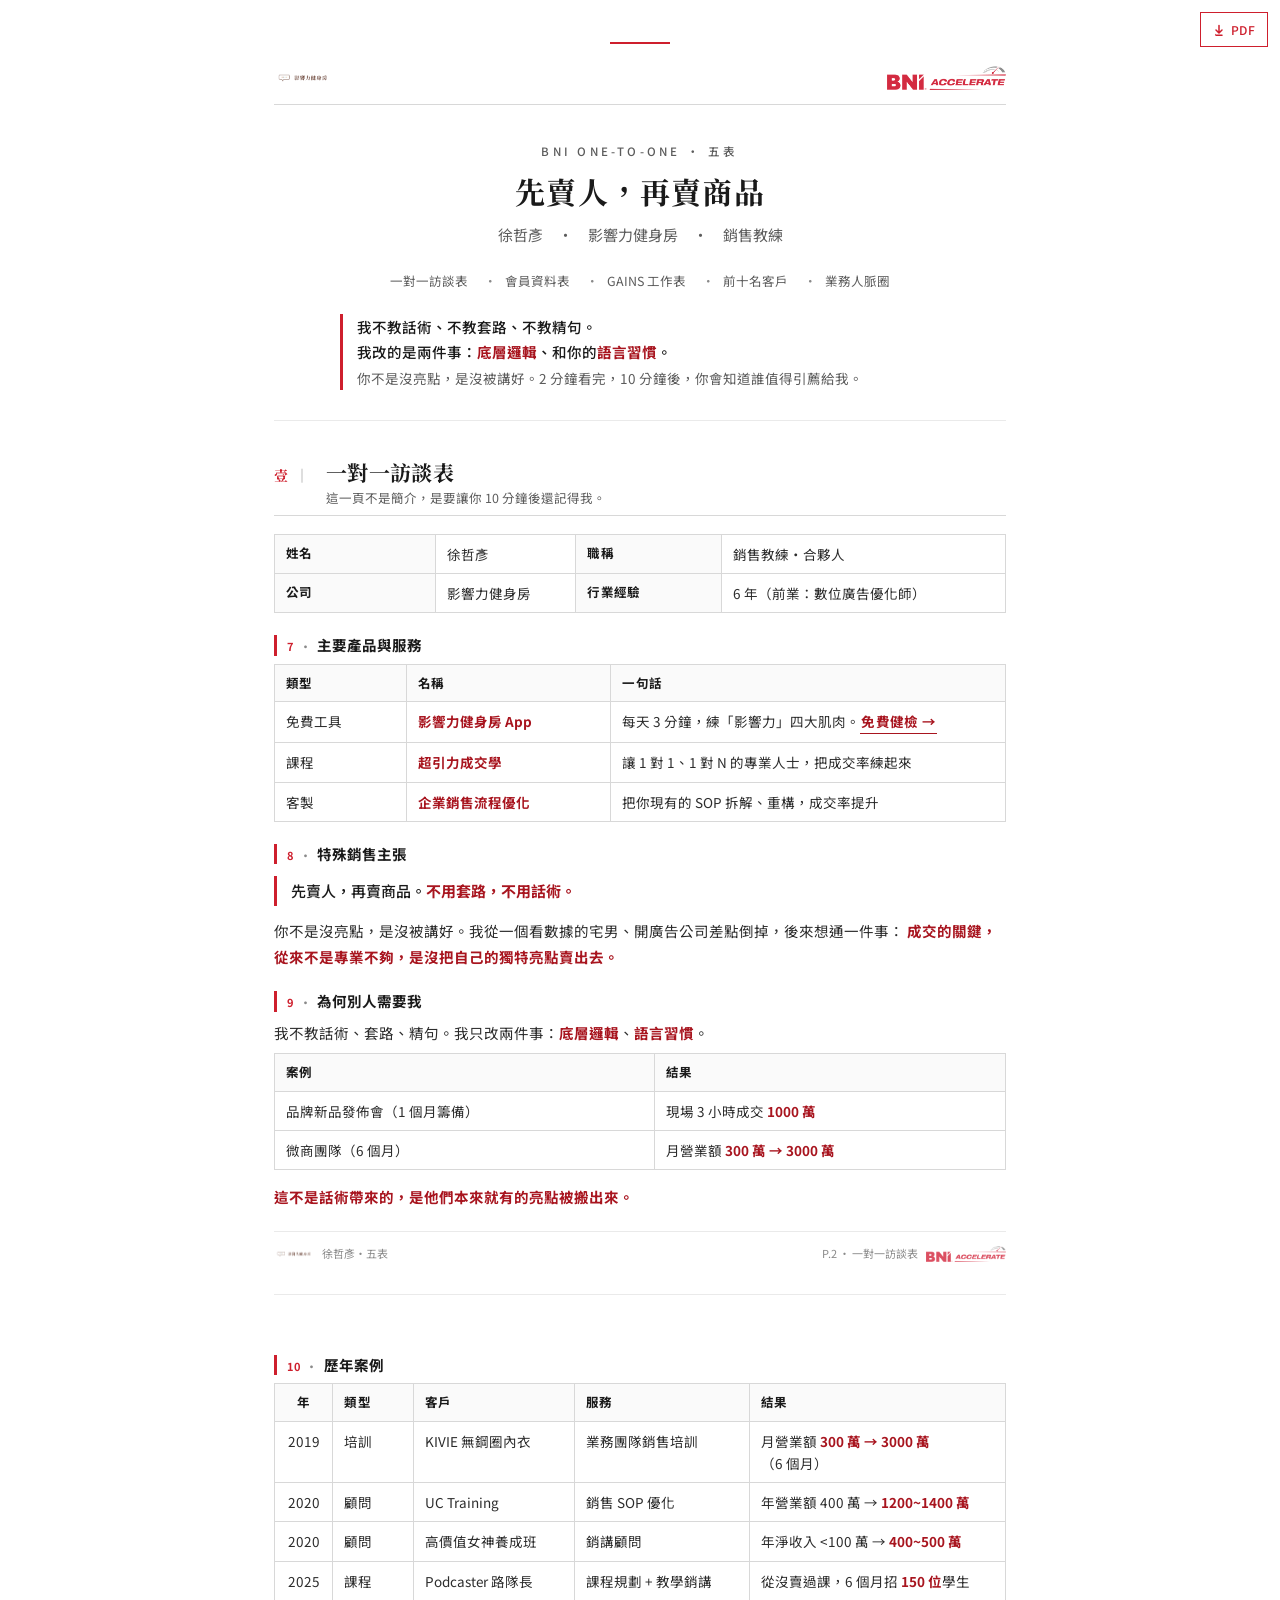
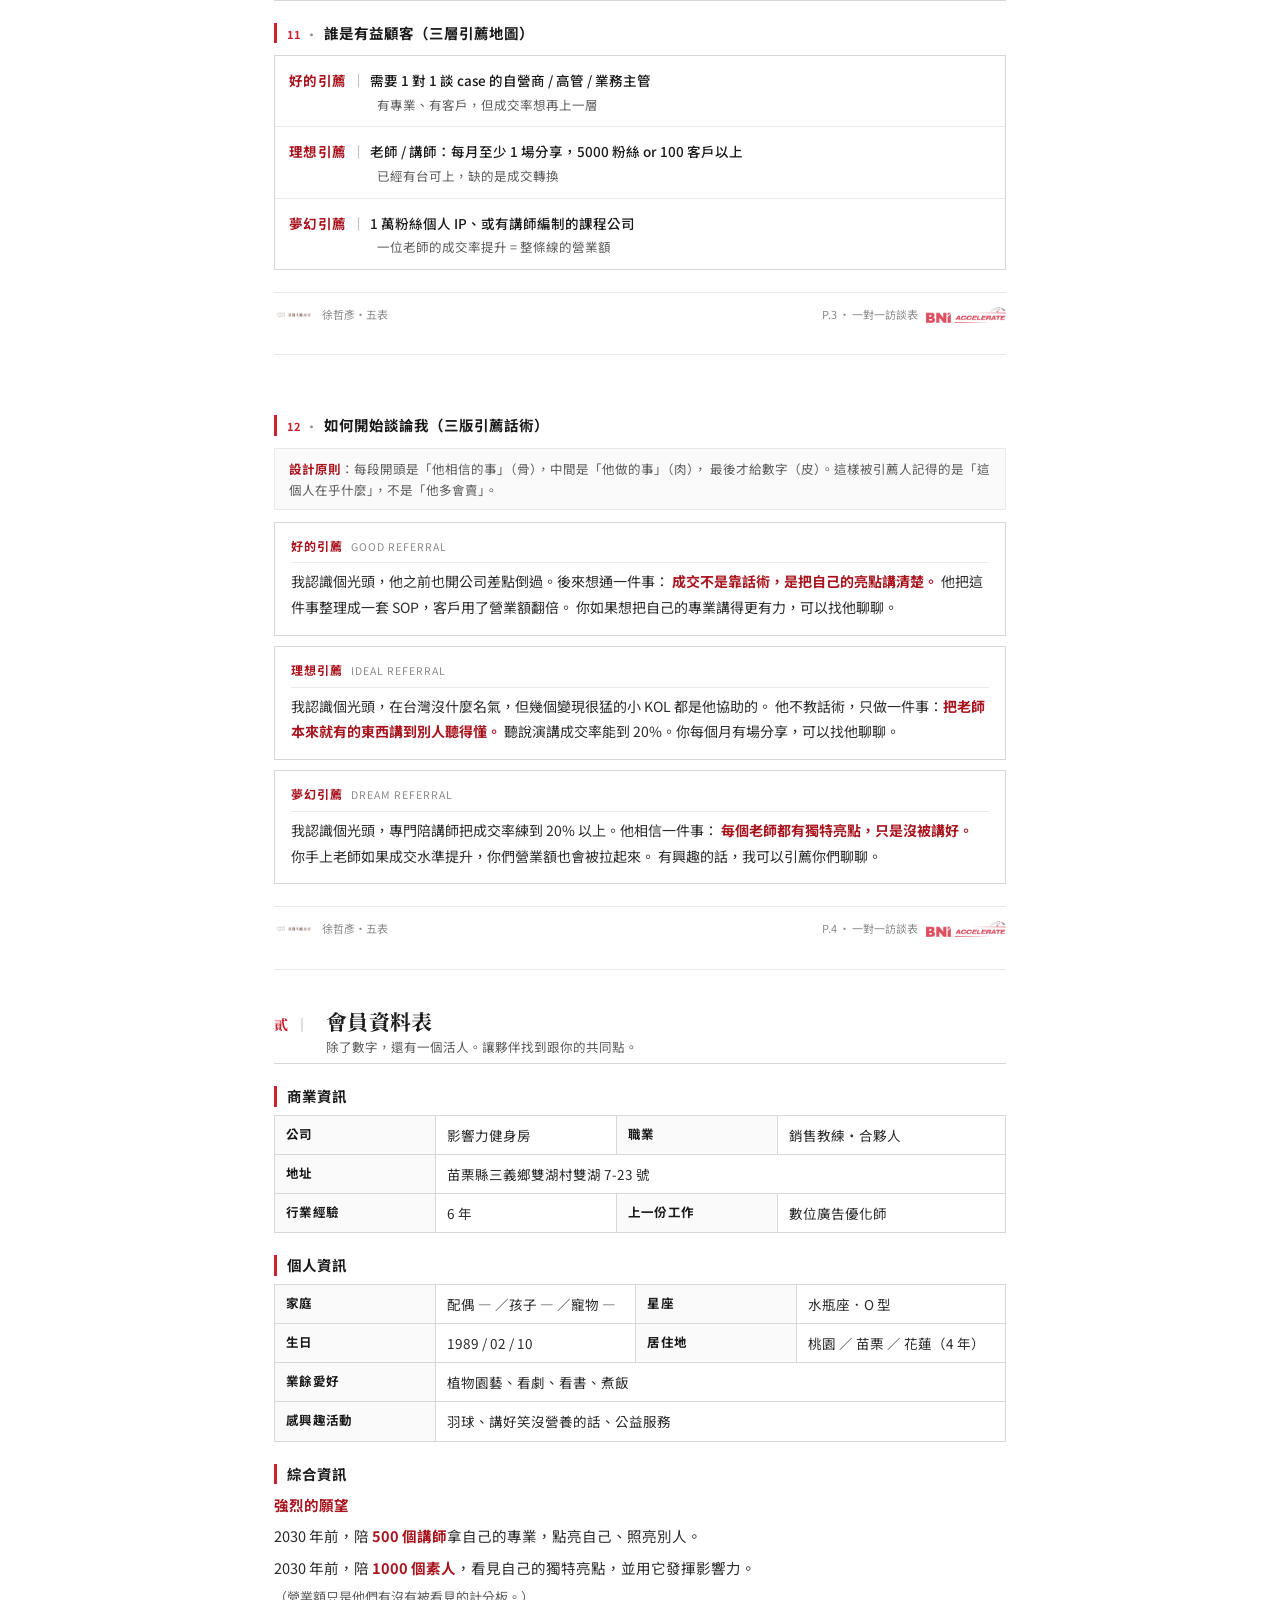
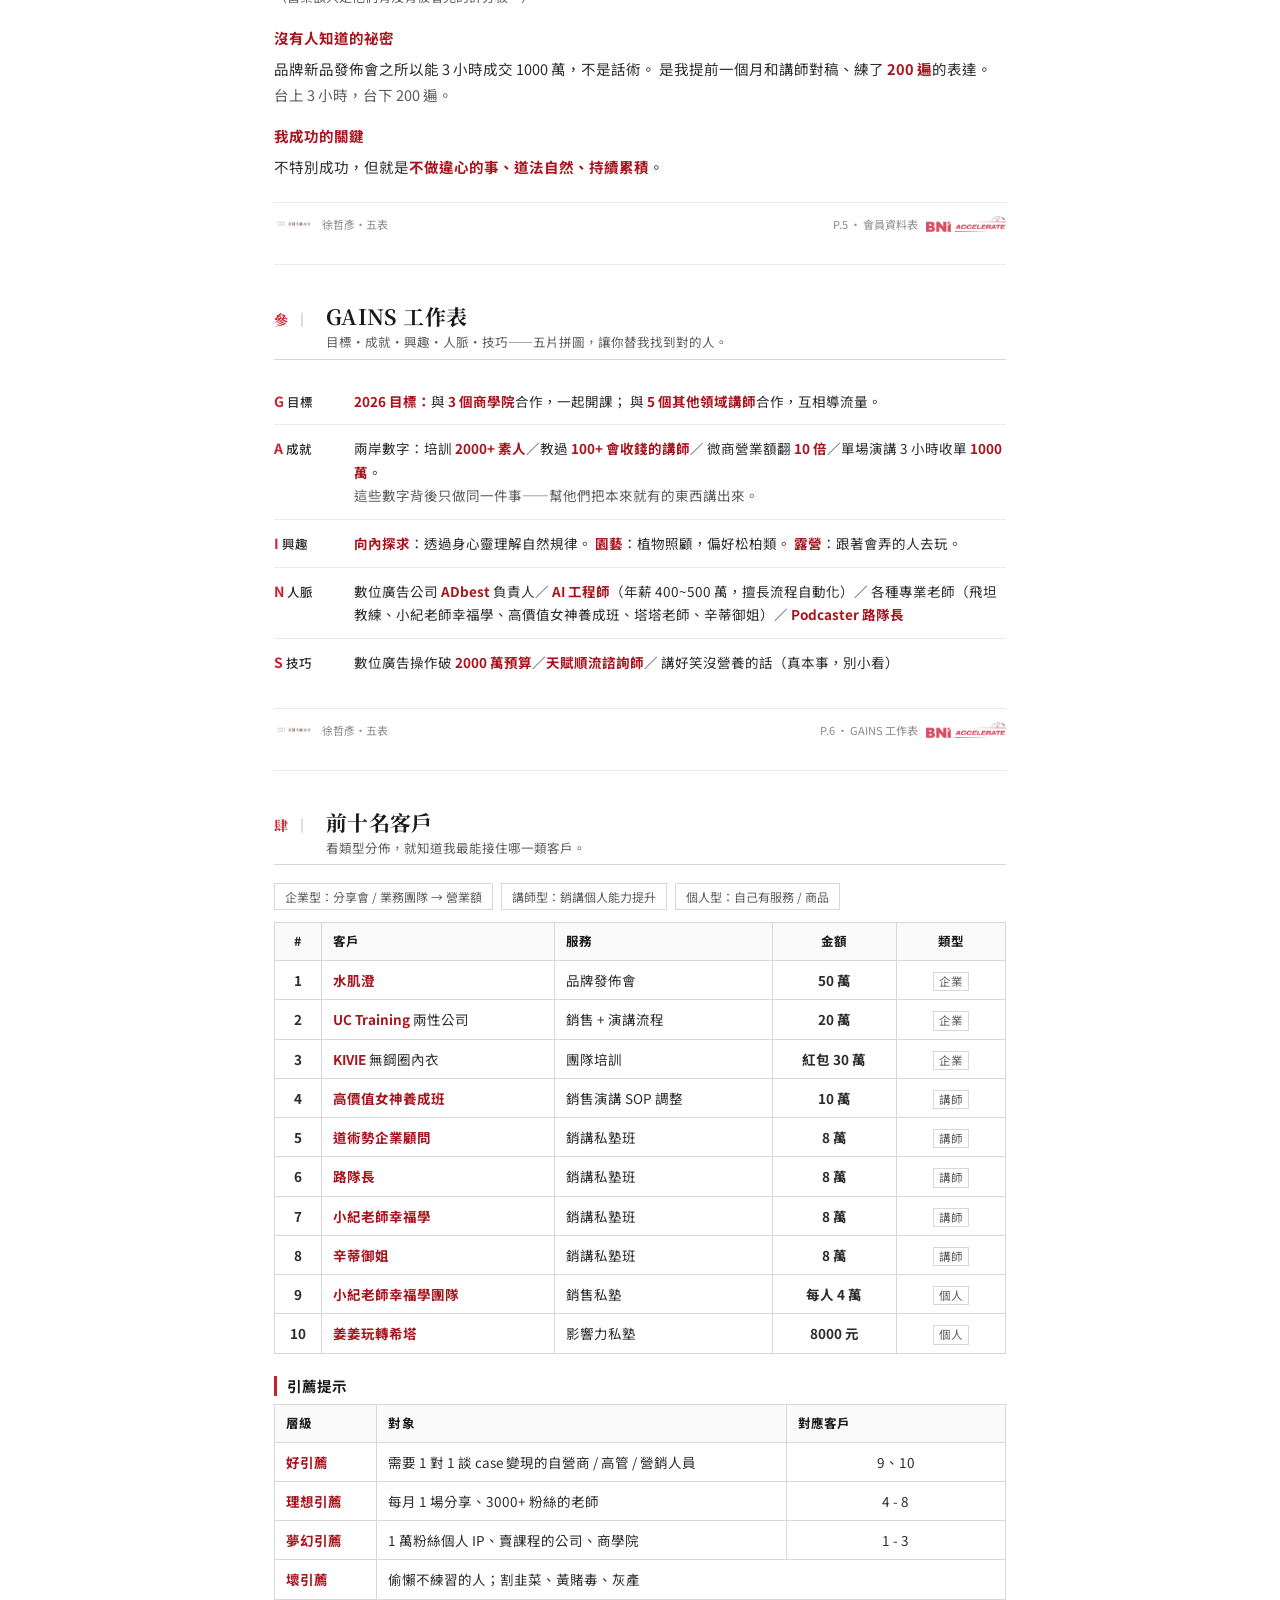
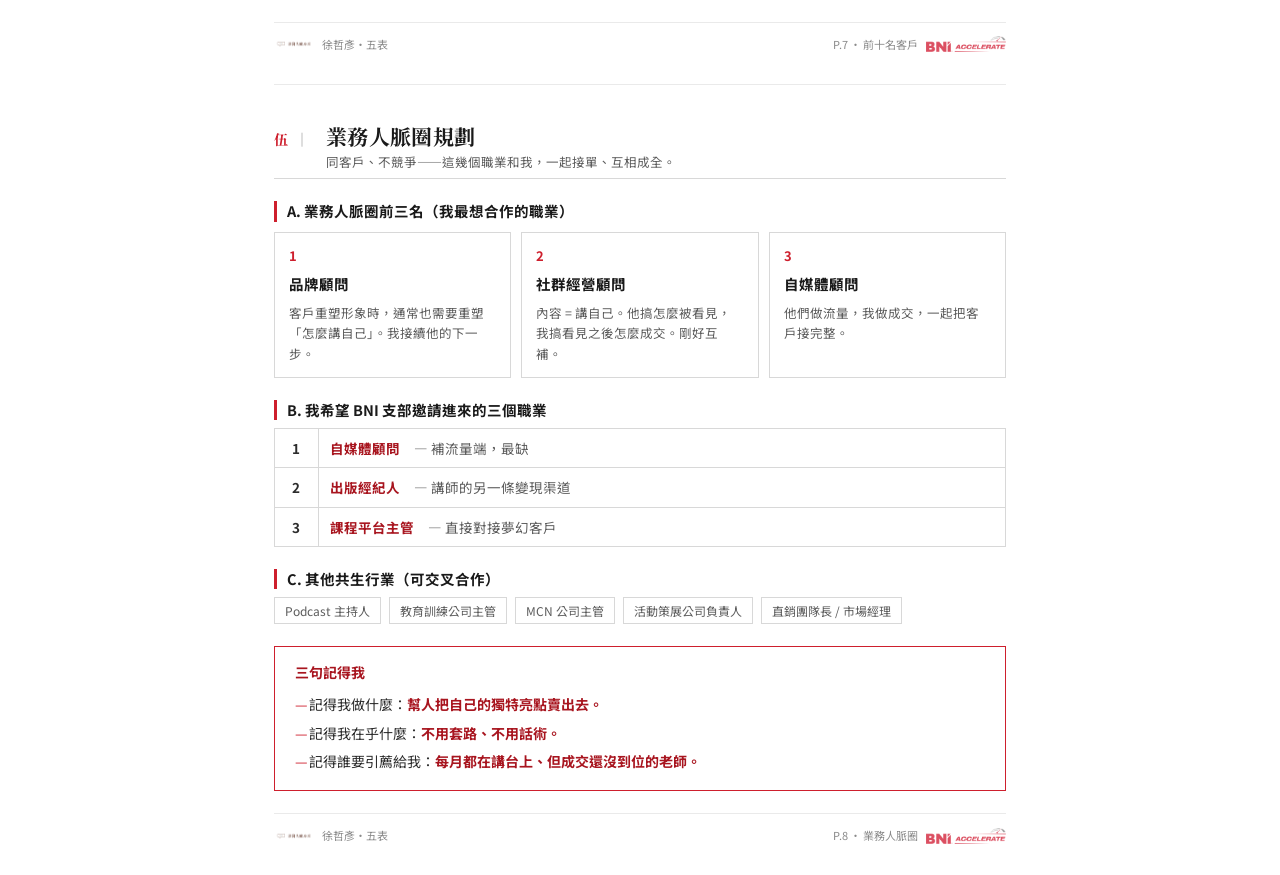
==== 121/index.html @ 5de6f2c9 "URL rename: /五表 → /121（去掉 URL 中文，121＝BNI 一對一） Co-Authored-By: Claude Opus 4.7 (1M context) <noreply@" ====
<!doctype html>
<html lang="zh-Hant">
<meta charset="utf-8">
<meta name="viewport" content="width=device-width,initial-scale=1,viewport-fit=cover">
<meta name="theme-color" content="#CE1F2D">
<meta name="description" content="徐哲彥・影響力健身房｜BNI 一對一五表。">
<meta property="og:title" content="徐哲彥・五表｜影響力健身房">
<meta property="og:description" content="先賣人，再賣商品。不用套路，不用話術。">
<meta property="og:type" content="website">
<title>五表・徐哲彥・影響力健身房</title>
<link rel="preconnect" href="https://fonts.googleapis.com">
<link rel="preconnect" href="https://fonts.gstatic.com" crossorigin>
<link rel="stylesheet" href="https://fonts.googleapis.com/css2?family=Noto+Serif+TC:wght@600;700&family=Noto+Sans+TC:wght@400;500;700&display=swap">
<style>
/* ── 樸素版：文件感為主，紅色只做重點提示 ─────────────────── */
:root{
  color-scheme:light;
  --bni:#CE1F2D; --bni-d:#A8151F;
  --ink:#1a1a1a; --body:#2c2c2c; --muted:#5c5c5c; --faint:#8a8a8a;
  --bg:#ffffff; --paper:#ffffff; --soft:#fafafa;
  --line:#d8d8d8; --line-lite:#eaeaea;
}
*{box-sizing:border-box;margin:0;padding:0;}
html,body{background:var(--bg);color:var(--body);
  font-family:"Noto Sans TC",system-ui,"PingFang TC","Microsoft JhengHei",sans-serif;
  font-size:14.5px;line-height:1.75;-webkit-font-smoothing:antialiased;}

.doc{max-width:780px;margin:0 auto;padding:0 24px;}

/* ── 頁面容器（螢幕上簡潔留白）──────────────────────────── */
.page{padding:38px 0 30px;border-bottom:1px solid var(--line-lite);}
.page:last-child{border-bottom:none;}

/* ── 封面 ───────────────────────────────────────────── */
.cover{padding:42px 0 30px;text-align:center;position:relative;}
.cover::before{content:"";display:block;width:60px;height:2px;background:var(--bni);
  margin:0 auto 22px;}
.cover .brandrow{display:flex;justify-content:space-between;align-items:center;
  margin-bottom:36px;padding-bottom:14px;border-bottom:1px solid var(--line);}
.cover .brandrow img.mark{height:20px;opacity:.85;}
.cover .brandrow img.bni{height:24px;opacity:.9;}
.cover .eyebrow{font-size:11.5px;letter-spacing:.28em;color:var(--muted);
  font-weight:500;margin-bottom:10px;}
.cover h1{font-family:"Noto Serif TC",serif;font-weight:700;font-size:30px;
  color:var(--ink);letter-spacing:.04em;margin-bottom:10px;line-height:1.35;}
.cover .sub{font-size:15px;color:var(--muted);margin-bottom:22px;font-weight:400;}
.cover .meta{display:flex;justify-content:center;gap:16px;flex-wrap:wrap;
  font-size:12.5px;color:var(--muted);margin:16px 0 22px;}
.cover .meta span::before{content:"·";margin-right:8px;color:var(--faint);}
.cover .meta span:first-child::before{content:"";margin:0;}
.cover .creed{text-align:left;max-width:600px;margin:22px auto 0;padding:0 0 0 14px;
  border-left:3px solid var(--bni);font-size:14.5px;line-height:1.75;color:var(--ink);}
.cover .creed b{color:var(--bni-d);font-weight:700;}

/* ── 章節標題 ──────────────────────────────────────────── */
.section-head{display:flex;align-items:baseline;gap:10px;
  margin:0 0 18px;padding:0 0 8px;border-bottom:1px solid var(--line);}
.section-head .no{font-family:"Noto Serif TC",serif;font-size:14px;font-weight:700;
  color:var(--bni);letter-spacing:.06em;flex:none;}
.section-head .no::after{content:"｜";color:var(--faint);margin:0 6px 0 6px;}
.section-head h2{font-family:"Noto Serif TC",serif;font-size:21px;font-weight:700;
  color:var(--ink);letter-spacing:.02em;line-height:1.3;flex:1;}
.section-head .kicker{display:block;font-family:"Noto Sans TC",sans-serif;font-size:12.5px;
  color:var(--muted);font-weight:400;margin-top:4px;letter-spacing:0;}

/* ── 小標 ──────────────────────────────────────────── */
h3{font-family:"Noto Sans TC",sans-serif;font-size:14.5px;font-weight:700;color:var(--ink);
  margin:22px 0 8px;padding-left:10px;border-left:3px solid var(--bni);line-height:1.4;}
h3 .badge{display:inline-block;font-size:11px;font-weight:700;color:var(--bni);
  background:transparent;padding:0 6px 0 0;letter-spacing:.06em;}
h3 .badge::after{content:"·";margin-left:6px;color:var(--faint);}

p{margin:6px 0;}
strong,b{color:var(--bni-d);font-weight:700;}

/* ── 骨層引言（右邊細紅條）────────────────────────────── */
.creed{padding:2px 0 2px 14px;margin:12px 0;border-left:3px solid var(--bni);
  font-weight:500;color:var(--ink);font-size:15px;line-height:1.75;}
.creed b{color:var(--bni-d);}
.aside{padding:9px 14px;margin:12px 0;background:var(--soft);border:1px solid var(--line-lite);
  font-size:12.5px;color:var(--muted);line-height:1.7;}
.aside b{color:var(--bni-d);}

/* ── 表格：細灰邊、素淨表頭 ────────────────────────────── */
table{border-collapse:collapse;width:100%;font-size:13.5px;margin:8px 0 14px;}
th,td{border:1px solid var(--line);padding:8px 11px;text-align:left;vertical-align:top;
  line-height:1.65;background:#fff;}
th{background:var(--soft);color:var(--ink);font-weight:700;font-size:12.5px;letter-spacing:.02em;}
td.c,th.c{text-align:center;}
td.n{text-align:center;font-weight:700;color:var(--body);white-space:nowrap;}

/* ── 三層引薦（純文字，靠粗細與紅字分階）───────────────── */
.tiers{margin:12px 0;border:1px solid var(--line);}
.tier{padding:11px 14px;border-bottom:1px solid var(--line-lite);}
.tier:last-child{border-bottom:none;}
.tier .lv{display:inline-block;min-width:80px;color:var(--bni-d);font-weight:700;
  font-size:13.5px;letter-spacing:.02em;}
.tier .lv::after{content:"｜";color:var(--faint);margin:0 4px 0 6px;font-weight:400;}
.tier .who{color:var(--ink);font-weight:500;font-size:13.5px;}
.tier .cond{display:block;font-size:12.5px;color:var(--muted);margin-top:2px;padding-left:88px;line-height:1.65;}

/* ── 引薦話術：三個素卡 ────────────────────────────── */
.scripts{margin:12px 0;}
.script{border:1px solid var(--line);padding:12px 16px 14px;margin:10px 0;background:#fff;}
.script .lv{display:block;color:var(--bni-d);font-size:12px;font-weight:700;
  letter-spacing:.08em;margin-bottom:6px;padding-bottom:6px;border-bottom:1px solid var(--line-lite);}
.script .lv .en{color:var(--faint);font-weight:400;margin-left:8px;font-size:10.5px;letter-spacing:.1em;}
.script .body{font-size:14px;line-height:1.85;color:var(--body);}
.script .body b{color:var(--bni-d);}

/* ── 三張卡（人脈圈前三名）──────────────────────────── */
.cards3{display:grid;grid-template-columns:repeat(3,1fr);gap:10px;margin:10px 0;}
.card3{border:1px solid var(--line);padding:12px 14px;background:#fff;}
.card3 .n{color:var(--bni);font-weight:700;font-size:13px;letter-spacing:.06em;}
.card3 .who{font-size:14.5px;font-weight:700;color:var(--ink);margin:4px 0 6px;}
.card3 .why{font-size:12.5px;color:var(--muted);line-height:1.65;}

/* ── GAINS：橫排單行、字母做前綴 ───────────────────── */
.gains{margin:10px 0;}
.gain{padding:11px 0;border-bottom:1px solid var(--line-lite);
  display:grid;grid-template-columns:66px 1fr;gap:14px;align-items:baseline;}
.gain:last-child{border-bottom:none;}
.gain .letter{color:var(--bni);font-weight:700;font-size:14px;letter-spacing:.04em;}
.gain .letter .cn{color:var(--body);font-weight:500;font-size:12.5px;margin-left:2px;}
.gain .content{font-size:13.5px;line-height:1.75;}
.gain .content b{color:var(--bni-d);}
.gain .sub{color:var(--muted);}

/* ── 內嵌 CTA（quiz.atpifit.com 收名單入口，樸素風）───── */
.cta{display:inline-block;color:var(--bni-d);font-weight:700;text-decoration:none;
     border-bottom:1px solid var(--bni-d);padding:0 1px 1px;letter-spacing:.02em;
     transition:background .12s,color .12s;}
.cta:hover{background:var(--bni-d);color:#fff;border-bottom-color:var(--bni-d);}

/* ── 客戶類型 chips ───────────────────────────────── */
.chips{display:flex;gap:8px;flex-wrap:wrap;font-size:12px;margin:8px 0 12px;}
.chip{padding:2px 10px;border:1px solid var(--line);color:var(--muted);}
.chip.on{color:var(--bni-d);border-color:var(--bni-d);font-weight:500;}
.type-e,.type-t,.type-p{color:var(--muted);font-weight:500;}
.type-tag{display:inline-block;font-size:11.5px;padding:0 5px;
  border:1px solid var(--line);color:var(--muted);line-height:1.5;}

/* ── 結尾三句 ─────────────────────────────────────── */
.closing{border:1px solid var(--bni);padding:16px 20px;margin:22px 0 10px;}
.closing h3{margin:0 0 10px;padding:0;border:none;color:var(--bni-d);font-size:14px;}
.closing ul{list-style:none;padding:0;display:grid;gap:5px;}
.closing li{font-size:14px;line-height:1.7;padding-left:14px;position:relative;}
.closing li::before{content:"—";position:absolute;left:0;top:0;color:var(--bni);}
.closing li b{color:var(--bni-d);}

/* ── 頁尾 ─────────────────────────────────────────── */
.footer-brand{padding-top:12px;margin-top:22px;border-top:1px solid var(--line-lite);
  display:flex;justify-content:space-between;align-items:center;flex-wrap:wrap;gap:8px;
  color:var(--faint);font-size:11px;}
.footer-brand .l{display:flex;align-items:center;gap:8px;}
.footer-brand .l img{height:14px;opacity:.7;}
.footer-brand .r{display:flex;align-items:center;gap:8px;}
.footer-brand .r img{height:16px;opacity:.75;}

/* ── 列印 ──────────────────────────────────────────── */
@page{size:A4;margin:14mm 12mm;}
@media print{
  html,body{background:#fff;}
  .doc{max-width:none;padding:0;}
  .page{padding:12mm 0 10mm;border-bottom:none;
    page-break-inside:avoid;}
  .page + .page{page-break-before:always;}
  *{-webkit-print-color-adjust:exact;print-color-adjust:exact;}
  .no-print{display:none;}
}

/* ── 手機 ──────────────────────────────────────────── */
@media (max-width:640px){
  html,body{font-size:14px;}
  .doc{padding:0 16px;}
  .page{padding:28px 0 24px;}
  .cover{padding:32px 0 24px;}
  .cover .brandrow{margin-bottom:26px;}
  .cover .brandrow img.mark{height:18px;}
  .cover .brandrow img.bni{height:22px;}
  .cover h1{font-size:24px;}
  .cover .sub{font-size:14px;}
  .cover .meta{gap:8px;font-size:12px;}
  .section-head{flex-direction:column;align-items:stretch;gap:2px;}
  .section-head h2{font-size:19px;}
  .tier .cond{padding-left:0;margin-top:4px;}
  .cards3{grid-template-columns:1fr;}
  .gain{grid-template-columns:52px 1fr;gap:10px;}
  .footer-brand{font-size:10.5px;}
}

/* ── PDF 下載鈕（螢幕限定，右上）───────────────────── */
.dl{position:fixed;top:12px;right:12px;z-index:99;background:#fff;color:var(--bni);
  padding:6px 12px;border:1px solid var(--bni);font-size:12px;font-weight:500;
  text-decoration:none;letter-spacing:.04em;display:flex;align-items:center;gap:6px;
  transition:background .15s,color .15s;}
.dl:hover{background:var(--bni);color:#fff;}
.dl svg{width:12px;height:12px;fill:currentColor;}
@media (max-width:640px){.dl{top:8px;right:8px;padding:5px 10px;font-size:11.5px;}}
</style>

<a class="dl no-print" href="五表-樸素版.pdf" download title="下載 PDF 版">
  <svg viewBox="0 0 16 16"><path d="M8 1a1 1 0 0 1 1 1v7.586l2.293-2.293a1 1 0 1 1 1.414 1.414l-4 4a1 1 0 0 1-1.414 0l-4-4a1 1 0 1 1 1.414-1.414L7 9.586V2a1 1 0 0 1 1-1zM3 13a1 1 0 0 1 1 1v0h8a1 1 0 1 1 0 2H4a1 1 0 0 1-1-1v-1a1 1 0 0 1 0-1z"/></svg>
  PDF
</a>

<div class="doc">

<!-- ========== 封面 ========== -->
<div class="page cover">
  <div class="brandrow">
    <img class="mark" src="[data-uri]" alt="影響力健身房">
    <img class="bni" src="[data-uri]" alt="BNI ACCELERATE">
  </div>
  <div class="eyebrow">BNI ONE-TO-ONE · 五表</div>
  <h1>先賣人，再賣商品</h1>
  <p class="sub">徐哲彥　·　影響力健身房　·　銷售教練</p>
  <div class="meta">
    <span>一對一訪談表</span><span>會員資料表</span>
    <span>GAINS 工作表</span><span>前十名客戶</span><span>業務人脈圈</span>
  </div>
  <div class="creed">
    我不教話術、不教套路、不教精句。<br>
    我改的是兩件事：<b>底層邏輯</b>、和你的<b>語言習慣</b>。<br>
    <span style="color:var(--muted);font-weight:400;font-size:13.5px;">
      你不是沒亮點，是沒被講好。2 分鐘看完，10 分鐘後，你會知道誰值得引薦給我。</span>
  </div>
</div>

<!-- ========== 表一 ========== -->
<div class="page">
  <div class="section-head">
    <span class="no">壹</span>
    <h2>一對一訪談表<span class="kicker">這一頁不是簡介，是要讓你 10 分鐘後還記得我。</span></h2>
  </div>

  <table>
    <tr><th style="width:22%">姓名</th><td>徐哲彥</td>
        <th style="width:20%">職稱</th><td>銷售教練・合夥人</td></tr>
    <tr><th>公司</th><td>影響力健身房</td>
        <th>行業經驗</th><td>6 年（前業：數位廣告優化師）</td></tr>
  </table>

  <h3><span class="badge">7</span>主要產品與服務</h3>
  <table>
    <tr><th style="width:18%">類型</th><th style="width:28%">名稱</th><th>一句話</th></tr>
    <tr><td>免費工具</td><td><b>影響力健身房 App</b></td>
        <td>每天 3 分鐘，練「影響力」四大肌肉。<a class="cta" href="https://quiz.atpifit.com/" target="_blank" rel="noopener">免費健檢 →</a></td></tr>
    <tr><td>課程</td><td><b>超引力成交學</b></td>
        <td>讓 1 對 1、1 對 N 的專業人士，把成交率練起來</td></tr>
    <tr><td>客製</td><td><b>企業銷售流程優化</b></td>
        <td>把你現有的 SOP 拆解、重構，成交率提升</td></tr>
  </table>

  <h3><span class="badge">8</span>特殊銷售主張</h3>
  <div class="creed">先賣人，再賣商品。<b>不用套路，不用話術。</b></div>
  <p>你不是沒亮點，是沒被講好。我從一個看數據的宅男、開廣告公司差點倒掉，後來想通一件事：
     <strong>成交的關鍵，從來不是專業不夠，是沒把自己的獨特亮點賣出去。</strong></p>

  <h3><span class="badge">9</span>為何別人需要我</h3>
  <p>我不教話術、套路、精句。我只改兩件事：<strong>底層邏輯</strong>、<strong>語言習慣</strong>。</p>
  <table>
    <tr><th style="width:52%">案例</th><th>結果</th></tr>
    <tr><td>品牌新品發佈會（1 個月籌備）</td><td>現場 3 小時成交 <strong>1000 萬</strong></td></tr>
    <tr><td>微商團隊（6 個月）</td><td>月營業額 <strong>300 萬 → 3000 萬</strong></td></tr>
  </table>
  <p style="margin-top:8px;"><b>這不是話術帶來的，是他們本來就有的亮點被搬出來。</b></p>

  <div class="footer-brand">
    <div class="l"><img src="[data-uri]"><span>徐哲彥・五表</span></div>
    <div class="r"><span>P.2 · 一對一訪談表</span><img src="[data-uri]"></div>
  </div>
</div>

<!-- ========== 一對一 案例 + 引薦地圖 ========== -->
<div class="page">
  <h3><span class="badge">10</span>歷年案例</h3>
  <table>
    <tr><th class="c" style="width:8%">年</th><th style="width:11%">類型</th>
        <th style="width:22%">客戶</th><th style="width:24%">服務</th><th>結果</th></tr>
    <tr><td class="c">2019</td><td>培訓</td><td>KIVIE 無鋼圈內衣</td><td>業務團隊銷售培訓</td>
        <td>月營業額 <strong>300 萬 → 3000 萬</strong>（6 個月）</td></tr>
    <tr><td class="c">2020</td><td>顧問</td><td>UC Training</td><td>銷售 SOP 優化</td>
        <td>年營業額 400 萬 → <strong>1200~1400 萬</strong></td></tr>
    <tr><td class="c">2020</td><td>顧問</td><td>高價值女神養成班</td><td>銷講顧問</td>
        <td>年淨收入 &lt;100 萬 → <strong>400~500 萬</strong></td></tr>
    <tr><td class="c">2025</td><td>課程</td><td>Podcaster 路隊長</td><td>課程規劃 + 教學銷講</td>
        <td>從沒賣過課，6 個月招 <strong>150 位</strong>學生</td></tr>
  </table>

  <h3><span class="badge">11</span>誰是有益顧客（三層引薦地圖）</h3>
  <div class="tiers">
    <div class="tier">
      <span class="lv">好的引薦</span><span class="who">需要 1 對 1 談 case 的自營商 / 高管 / 業務主管</span>
      <span class="cond">有專業、有客戶，但成交率想再上一層</span>
    </div>
    <div class="tier">
      <span class="lv">理想引薦</span><span class="who">老師 / 講師：每月至少 1 場分享，5000 粉絲 or 100 客戶以上</span>
      <span class="cond">已經有台可上，缺的是成交轉換</span>
    </div>
    <div class="tier">
      <span class="lv">夢幻引薦</span><span class="who">1 萬粉絲個人 IP、或有講師編制的課程公司</span>
      <span class="cond">一位老師的成交率提升 = 整條線的營業額</span>
    </div>
  </div>

  <div class="footer-brand">
    <div class="l"><img src="[data-uri]"><span>徐哲彥・五表</span></div>
    <div class="r"><span>P.3 · 一對一訪談表</span><img src="[data-uri]"></div>
  </div>
</div>

<!-- ========== 一對一 三段引薦話術 ========== -->
<div class="page">
  <h3><span class="badge">12</span>如何開始談論我（三版引薦話術）</h3>
  <div class="aside"><b>設計原則</b>：每段開頭是「他相信的事」（骨），中間是「他做的事」（肉），
    最後才給數字（皮）。這樣被引薦人記得的是「這個人在乎什麼」，不是「他多會賣」。</div>

  <div class="scripts">
    <div class="script">
      <span class="lv">好的引薦<span class="en">GOOD REFERRAL</span></span>
      <div class="body">
        我認識個光頭，他之前也開公司差點倒過。後來想通一件事：
        <b>成交不是靠話術，是把自己的亮點講清楚。</b>
        他把這件事整理成一套 SOP，客戶用了營業額翻倍。
        你如果想把自己的專業講得更有力，可以找他聊聊。</div>
    </div>
    <div class="script">
      <span class="lv">理想引薦<span class="en">IDEAL REFERRAL</span></span>
      <div class="body">
        我認識個光頭，在台灣沒什麼名氣，但幾個變現很猛的小 KOL 都是他協助的。
        他不教話術，只做一件事：<b>把老師本來就有的東西講到別人聽得懂。</b>
        聽說演講成交率能到 20%。你每個月有場分享，可以找他聊聊。</div>
    </div>
    <div class="script">
      <span class="lv">夢幻引薦<span class="en">DREAM REFERRAL</span></span>
      <div class="body">
        我認識個光頭，專門陪講師把成交率練到 20% 以上。他相信一件事：
        <b>每個老師都有獨特亮點，只是沒被講好。</b>
        你手上老師如果成交水準提升，你們營業額也會被拉起來。
        有興趣的話，我可以引薦你們聊聊。</div>
    </div>
  </div>

  <div class="footer-brand">
    <div class="l"><img src="[data-uri]"><span>徐哲彥・五表</span></div>
    <div class="r"><span>P.4 · 一對一訪談表</span><img src="[data-uri]"></div>
  </div>
</div>

<!-- ========== 表二・會員資料 ========== -->
<div class="page">
  <div class="section-head">
    <span class="no">貳</span>
    <h2>會員資料表<span class="kicker">除了數字，還有一個活人。讓夥伴找到跟你的共同點。</span></h2>
  </div>

  <h3>商業資訊</h3>
  <table>
    <tr><th style="width:22%">公司</th><td>影響力健身房</td>
        <th style="width:22%">職業</th><td>銷售教練・合夥人</td></tr>
    <tr><th>地址</th><td colspan="3">苗栗縣三義鄉雙湖村雙湖 7-23 號</td></tr>
    <tr><th>行業經驗</th><td>6 年</td>
        <th>上一份工作</th><td>數位廣告優化師</td></tr>
  </table>

  <h3>個人資訊</h3>
  <table>
    <tr><th style="width:22%">家庭</th><td>配偶 — ／孩子 — ／寵物 —</td>
        <th style="width:22%">星座</th><td>水瓶座．O 型</td></tr>
    <tr><th>生日</th><td>1989 / 02 / 10</td>
        <th>居住地</th><td>桃園 ／ 苗栗 ／ 花蓮（4 年）</td></tr>
    <tr><th>業餘愛好</th><td colspan="3">植物園藝、看劇、看書、煮飯</td></tr>
    <tr><th>感興趣活動</th><td colspan="3">羽球、講好笑沒營養的話、公益服務</td></tr>
  </table>

  <h3>綜合資訊</h3>
  <p><b>強烈的願望</b></p>
  <p>2030 年前，陪 <strong>500 個講師</strong>拿自己的專業，點亮自己、照亮別人。</p>
  <p>2030 年前，陪 <strong>1000 個素人</strong>，看見自己的獨特亮點，並用它發揮影響力。</p>
  <p style="color:var(--muted);font-size:13px;">（營業額只是他們有沒有被看見的計分板。）</p>

  <p style="margin-top:16px;"><b>沒有人知道的祕密</b></p>
  <p>品牌新品發佈會之所以能 3 小時成交 1000 萬，不是話術。
     是我提前一個月和講師對稿、練了 <strong>200 遍</strong>的表達。
     <span style="color:var(--muted);">台上 3 小時，台下 200 遍。</span></p>

  <p style="margin-top:16px;"><b>我成功的關鍵</b></p>
  <p>不特別成功，但就是<b>不做違心的事、道法自然、持續累積</b>。</p>

  <div class="footer-brand">
    <div class="l"><img src="[data-uri]"><span>徐哲彥・五表</span></div>
    <div class="r"><span>P.5 · 會員資料表</span><img src="[data-uri]"></div>
  </div>
</div>

<!-- ========== 表三・GAINS ========== -->
<div class="page">
  <div class="section-head">
    <span class="no">參</span>
    <h2>GAINS 工作表<span class="kicker">目標・成就・興趣・人脈・技巧——五片拼圖，讓你替我找到對的人。</span></h2>
  </div>

  <div class="gains">
    <div class="gain">
      <div class="letter">G<span class="cn">目標</span></div>
      <div class="content">
        <b>2026 目標：</b>與 <b>3 個商學院</b>合作，一起開課；
        與 <b>5 個其他領域講師</b>合作，互相導流量。</div>
    </div>
    <div class="gain">
      <div class="letter">A<span class="cn">成就</span></div>
      <div class="content">
        兩岸數字：培訓 <b>2000+ 素人</b>／教過 <b>100+ 會收錢的講師</b>／
        微商營業額翻 <b>10 倍</b>／單場演講 3 小時收單 <b>1000 萬</b>。<br>
        <span class="sub">這些數字背後只做同一件事——幫他們把本來就有的東西講出來。</span></div>
    </div>
    <div class="gain">
      <div class="letter">I<span class="cn">興趣</span></div>
      <div class="content">
        <b>向內探求</b>：透過身心靈理解自然規律。
        <b>園藝</b>：植物照顧，偏好松柏類。
        <b>露營</b>：跟著會弄的人去玩。</div>
    </div>
    <div class="gain">
      <div class="letter">N<span class="cn">人脈</span></div>
      <div class="content">
        數位廣告公司 <b>ADbest</b> 負責人／
        <b>AI 工程師</b>（年薪 400~500 萬，擅長流程自動化）／
        各種專業老師（飛坦教練、小紀老師幸福學、高價值女神養成班、塔塔老師、辛蒂御姐）／
        <b>Podcaster 路隊長</b></div>
    </div>
    <div class="gain">
      <div class="letter">S<span class="cn">技巧</span></div>
      <div class="content">
        數位廣告操作破 <b>2000 萬預算</b>／<b>天賦順流諮詢師</b>／
        講好笑沒營養的話（真本事，別小看）</div>
    </div>
  </div>

  <div class="footer-brand">
    <div class="l"><img src="[data-uri]"><span>徐哲彥・五表</span></div>
    <div class="r"><span>P.6 · GAINS 工作表</span><img src="[data-uri]"></div>
  </div>
</div>

<!-- ========== 表四・前十名客戶 ========== -->
<div class="page">
  <div class="section-head">
    <span class="no">肆</span>
    <h2>前十名客戶<span class="kicker">看類型分佈，就知道我最能接住哪一類客戶。</span></h2>
  </div>

  <div class="chips">
    <span class="chip">企業型：分享會 / 業務團隊 → 營業額</span>
    <span class="chip">講師型：銷講個人能力提升</span>
    <span class="chip">個人型：自己有服務 / 商品</span>
  </div>

  <table>
    <tr><th class="c" style="width:6%">#</th><th style="width:30%">客戶</th>
        <th style="width:28%">服務</th><th class="c" style="width:16%">金額</th>
        <th class="c" style="width:14%">類型</th></tr>
    <tr><td class="n">1</td><td><b>水肌澄</b></td><td>品牌發佈會</td><td class="n">50 萬</td><td class="c"><span class="type-tag">企業</span></td></tr>
    <tr><td class="n">2</td><td><b>UC Training</b> 兩性公司</td><td>銷售 + 演講流程</td><td class="n">20 萬</td><td class="c"><span class="type-tag">企業</span></td></tr>
    <tr><td class="n">3</td><td><b>KIVIE</b> 無鋼圈內衣</td><td>團隊培訓</td><td class="n">紅包 30 萬</td><td class="c"><span class="type-tag">企業</span></td></tr>
    <tr><td class="n">4</td><td><b>高價值女神養成班</b></td><td>銷售演講 SOP 調整</td><td class="n">10 萬</td><td class="c"><span class="type-tag">講師</span></td></tr>
    <tr><td class="n">5</td><td><b>道術勢企業顧問</b></td><td>銷講私塾班</td><td class="n">8 萬</td><td class="c"><span class="type-tag">講師</span></td></tr>
    <tr><td class="n">6</td><td><b>路隊長</b></td><td>銷講私塾班</td><td class="n">8 萬</td><td class="c"><span class="type-tag">講師</span></td></tr>
    <tr><td class="n">7</td><td><b>小紀老師幸福學</b></td><td>銷講私塾班</td><td class="n">8 萬</td><td class="c"><span class="type-tag">講師</span></td></tr>
    <tr><td class="n">8</td><td><b>辛蒂御姐</b></td><td>銷講私塾班</td><td class="n">8 萬</td><td class="c"><span class="type-tag">講師</span></td></tr>
    <tr><td class="n">9</td><td><b>小紀老師幸福學團隊</b></td><td>銷售私塾</td><td class="n">每人 4 萬</td><td class="c"><span class="type-tag">個人</span></td></tr>
    <tr><td class="n">10</td><td><b>姜姜玩轉希塔</b></td><td>影響力私塾</td><td class="n">8000 元</td><td class="c"><span class="type-tag">個人</span></td></tr>
  </table>

  <h3>引薦提示</h3>
  <table>
    <tr><th style="width:14%">層級</th><th style="width:56%">對象</th><th>對應客戶</th></tr>
    <tr><td><b>好引薦</b></td>
        <td>需要 1 對 1 談 case 變現的自營商 / 高管 / 營銷人員</td><td class="c">9、10</td></tr>
    <tr><td><b>理想引薦</b></td>
        <td>每月 1 場分享、3000+ 粉絲的老師</td><td class="c">4 - 8</td></tr>
    <tr><td><b>夢幻引薦</b></td>
        <td>1 萬粉絲個人 IP、賣課程的公司、商學院</td><td class="c">1 - 3</td></tr>
    <tr><td><b>壞引薦</b></td>
        <td colspan="2">偷懶不練習的人；割韭菜、黃賭毒、灰產</td></tr>
  </table>

  <div class="footer-brand">
    <div class="l"><img src="[data-uri]"><span>徐哲彥・五表</span></div>
    <div class="r"><span>P.7 · 前十名客戶</span><img src="[data-uri]"></div>
  </div>
</div>

<!-- ========== 表五・業務人脈圈 ========== -->
<div class="page">
  <div class="section-head">
    <span class="no">伍</span>
    <h2>業務人脈圈規劃<span class="kicker">同客戶、不競爭——這幾個職業和我，一起接單、互相成全。</span></h2>
  </div>

  <h3>A. 業務人脈圈前三名（我最想合作的職業）</h3>
  <div class="cards3">
    <div class="card3">
      <div class="n">1</div>
      <div class="who">品牌顧問</div>
      <div class="why">客戶重塑形象時，通常也需要重塑「怎麼講自己」。我接續他的下一步。</div>
    </div>
    <div class="card3">
      <div class="n">2</div>
      <div class="who">社群經營顧問</div>
      <div class="why">內容 = 講自己。他搞怎麼被看見，我搞看見之後怎麼成交。剛好互補。</div>
    </div>
    <div class="card3">
      <div class="n">3</div>
      <div class="who">自媒體顧問</div>
      <div class="why">他們做流量，我做成交，一起把客戶接完整。</div>
    </div>
  </div>

  <h3>B. 我希望 BNI 支部邀請進來的三個職業</h3>
  <table>
    <tr><td class="c n" style="width:6%">1</td><td><b>自媒體顧問</b>　<span style="color:var(--muted)">— 補流量端，最缺</span></td></tr>
    <tr><td class="c n">2</td><td><b>出版經紀人</b>　<span style="color:var(--muted)">— 講師的另一條變現渠道</span></td></tr>
    <tr><td class="c n">3</td><td><b>課程平台主管</b>　<span style="color:var(--muted)">— 直接對接夢幻客戶</span></td></tr>
  </table>

  <h3>C. 其他共生行業（可交叉合作）</h3>
  <div class="chips">
    <span class="chip">Podcast 主持人</span>
    <span class="chip">教育訓練公司主管</span>
    <span class="chip">MCN 公司主管</span>
    <span class="chip">活動策展公司負責人</span>
    <span class="chip">直銷團隊長 / 市場經理</span>
  </div>

  <div class="closing">
    <h3>三句記得我</h3>
    <ul>
      <li>記得我做什麼：<b>幫人把自己的獨特亮點賣出去。</b></li>
      <li>記得我在乎什麼：<b>不用套路、不用話術。</b></li>
      <li>記得誰要引薦給我：<b>每月都在講台上、但成交還沒到位的老師。</b></li>
    </ul>
  </div>

  <div class="footer-brand">
    <div class="l"><img src="[data-uri]"><span>徐哲彥・五表</span></div>
    <div class="r"><span>P.8 · 業務人脈圈</span><img src="[data-uri]"></div>
  </div>
</div>

</div>
</html>
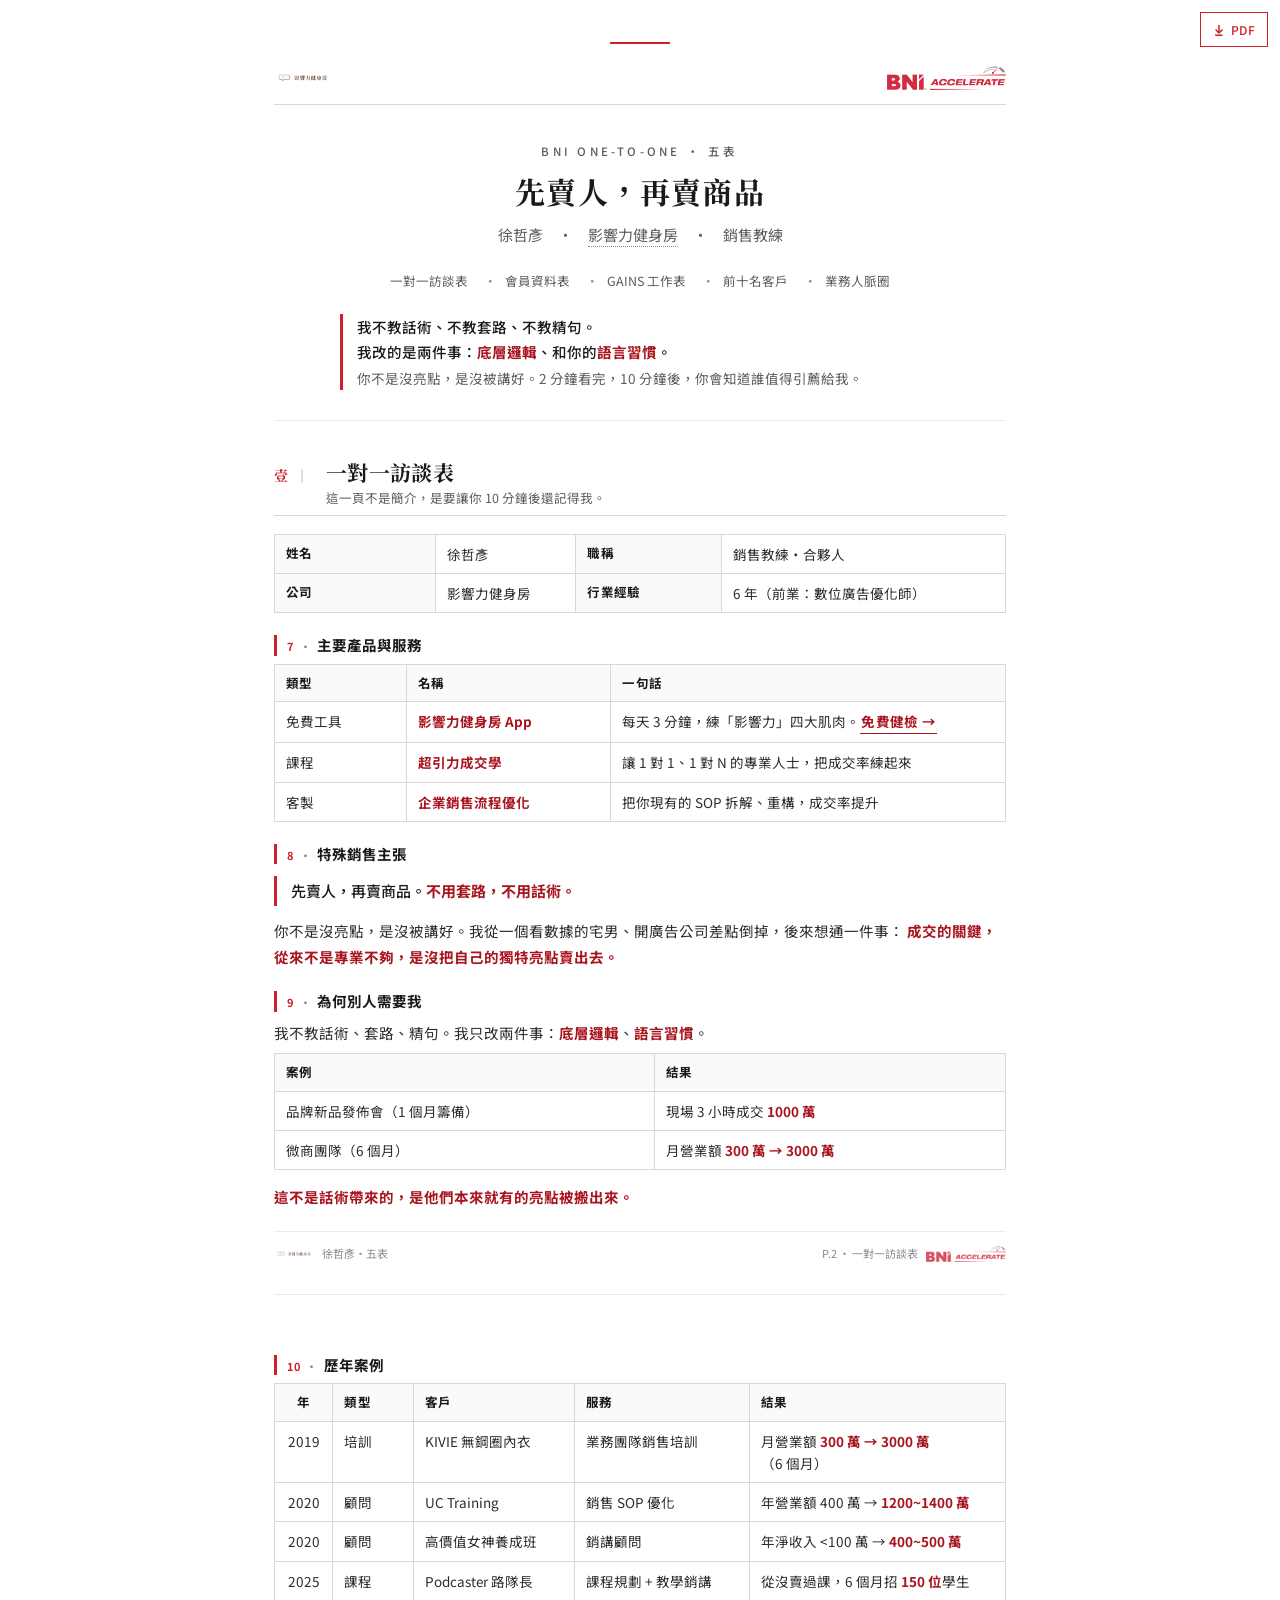
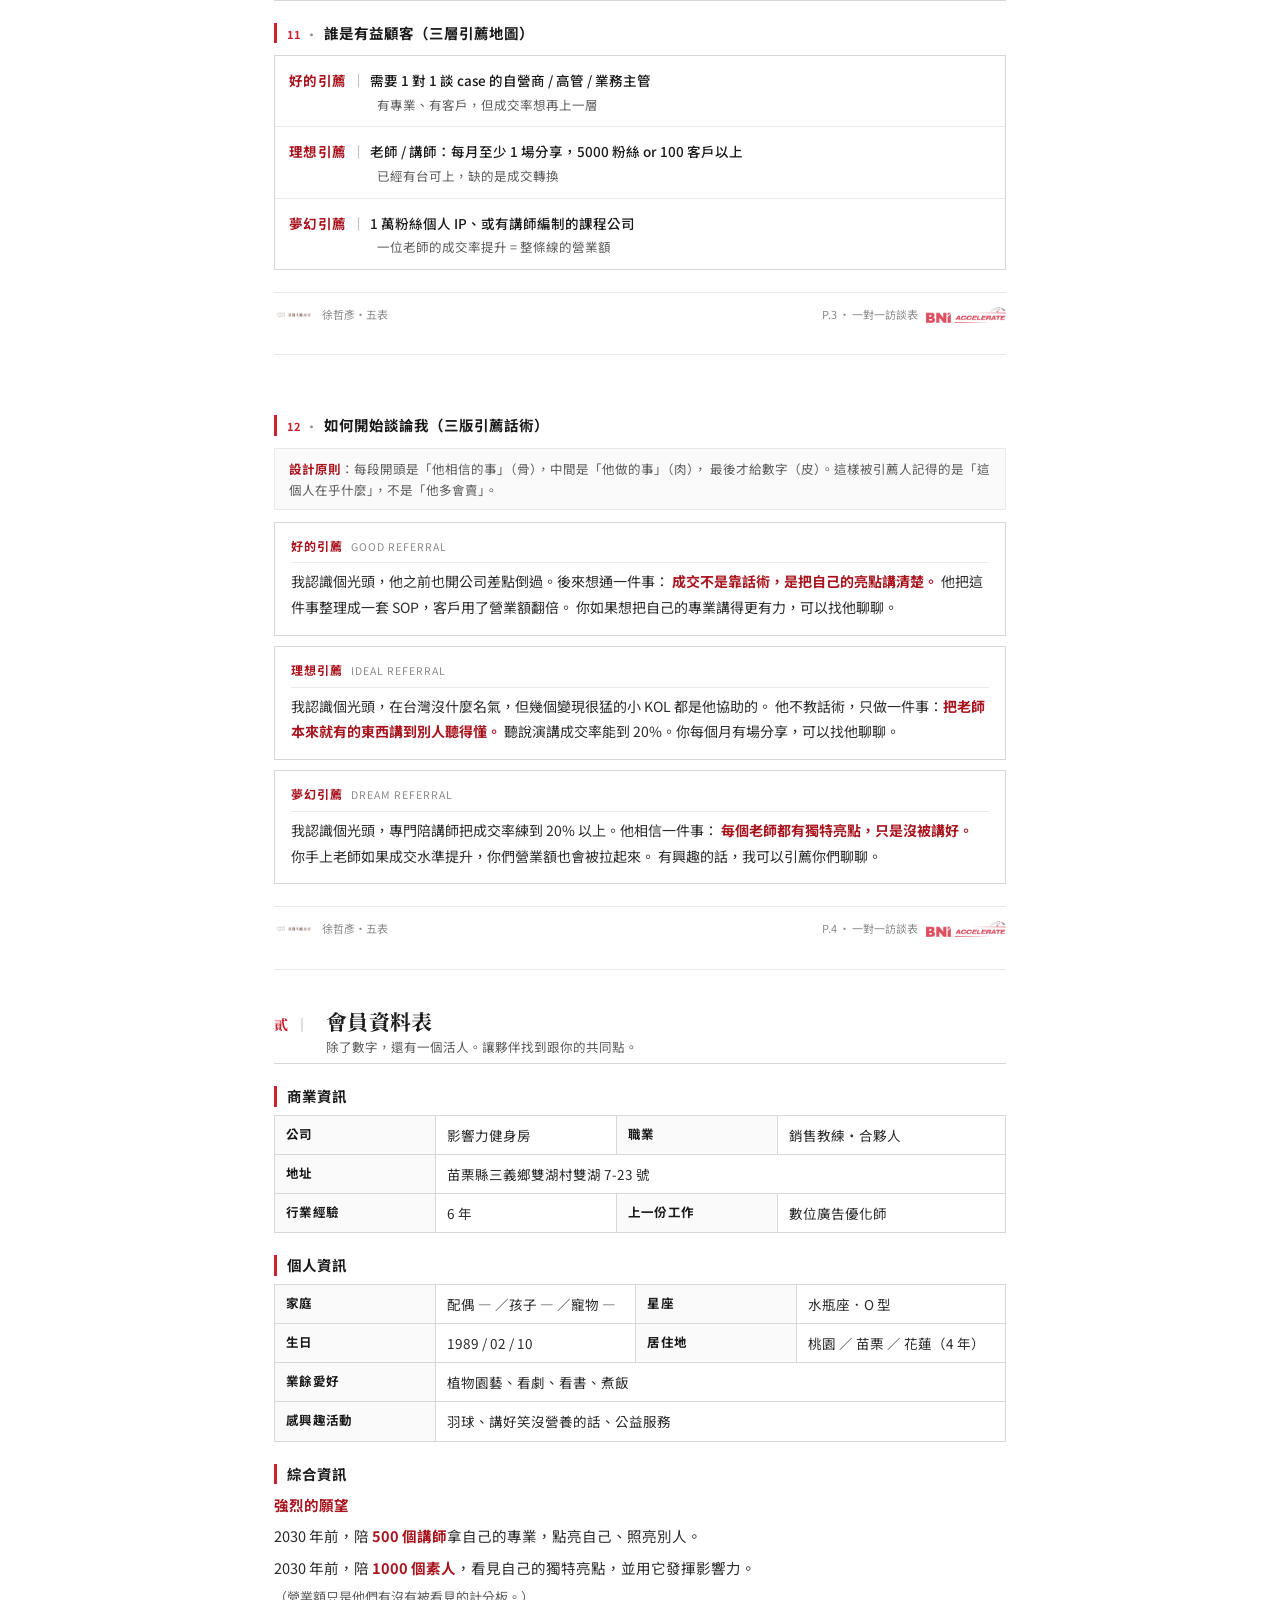
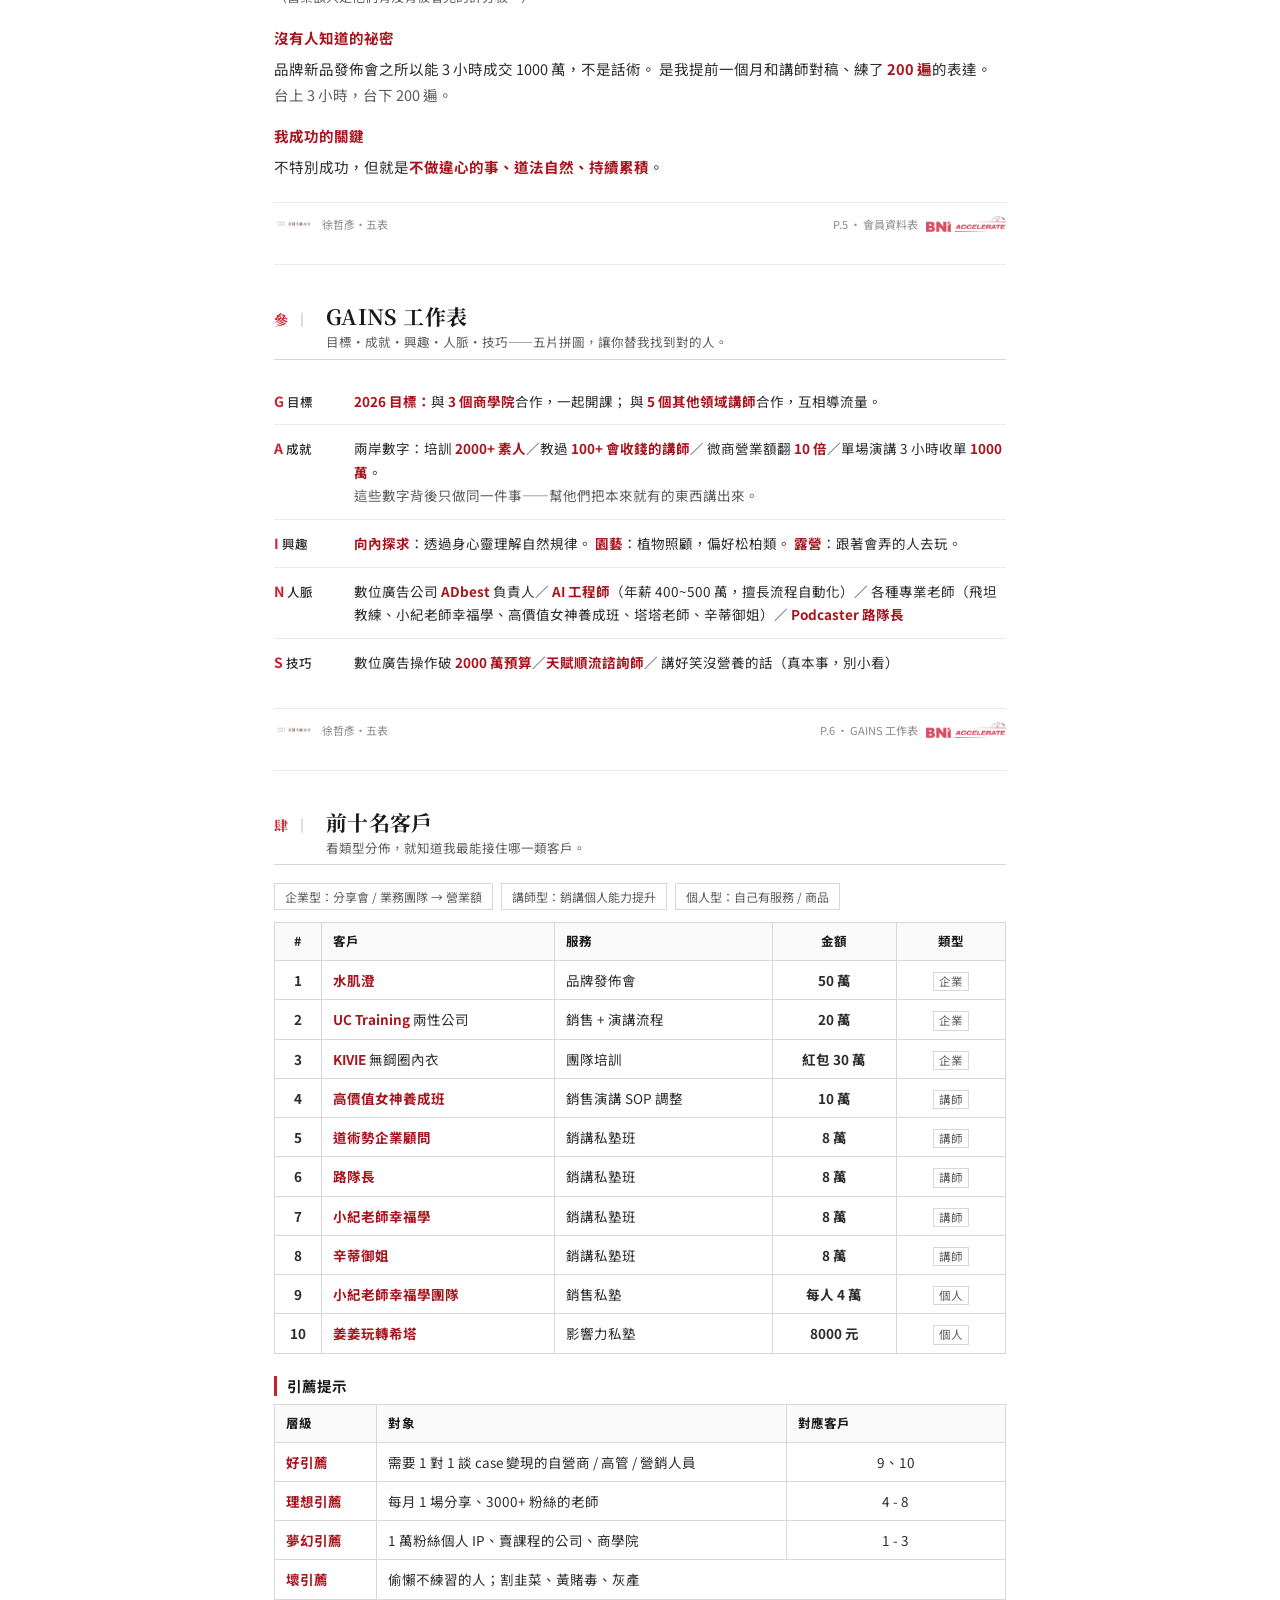
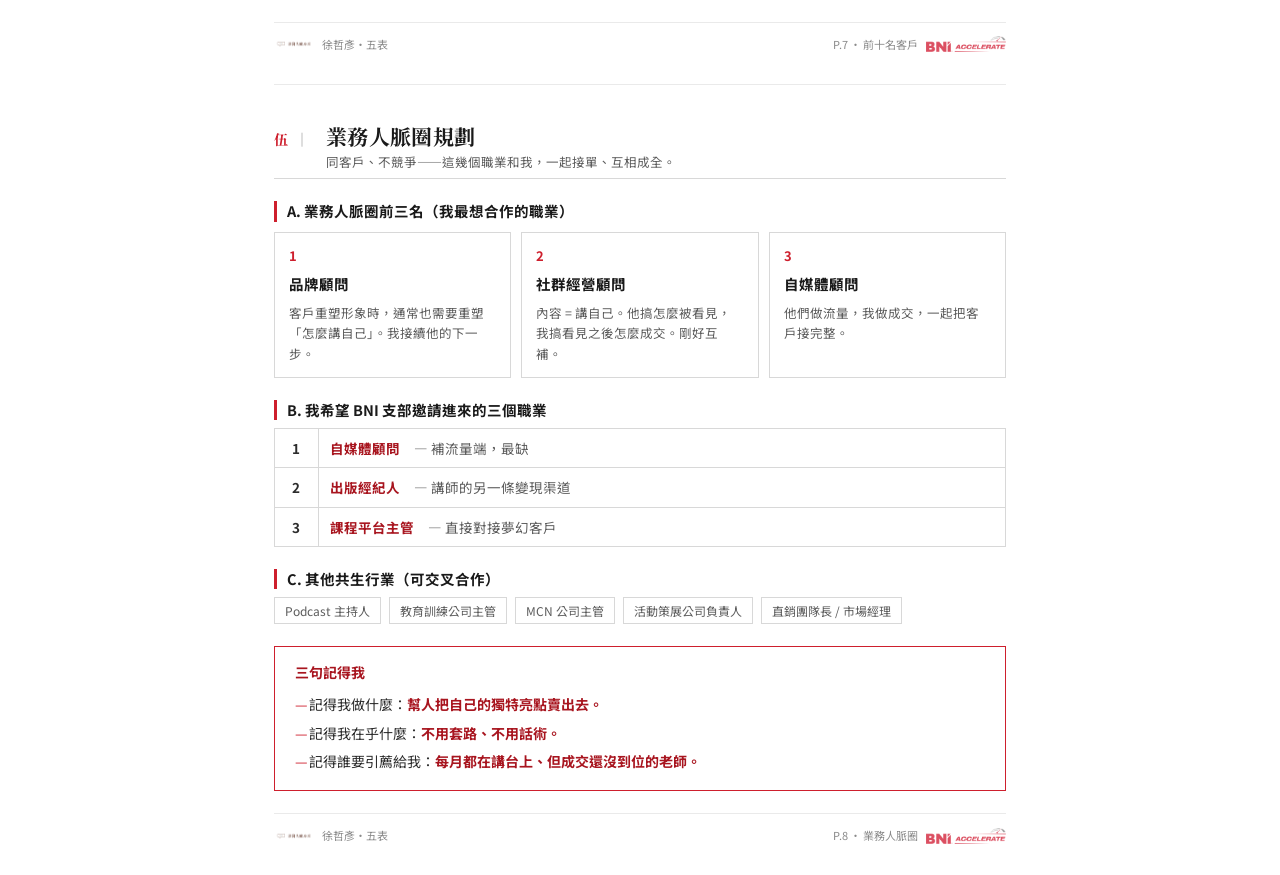
==== commit 0912732f: "五表封面：影響力健身房 → 連 quiz.atpifit.com Co-Authored-By: Claude Opus 4.7 (1M context) <noreply@anthropic.com" ====
--- a/121/index.html
+++ b/121/index.html
@@ -131,6 +131,9 @@
      border-bottom:1px solid var(--bni-d);padding:0 1px 1px;letter-spacing:.02em;
      transition:background .12s,color .12s;}
 .cta:hover{background:var(--bni-d);color:#fff;border-bottom-color:var(--bni-d);}
+.brand-link{color:inherit;text-decoration:none;border-bottom:1px dotted var(--faint);
+     padding-bottom:1px;transition:color .12s,border-color .12s;}
+.brand-link:hover{color:var(--bni-d);border-bottom-color:var(--bni-d);border-bottom-style:solid;}
 
 /* ── 客戶類型 chips ───────────────────────────────── */
 .chips{display:flex;gap:8px;flex-wrap:wrap;font-size:12px;margin:8px 0 12px;}
@@ -214,7 +217,7 @@
   </div>
   <div class="eyebrow">BNI ONE-TO-ONE · 五表</div>
   <h1>先賣人，再賣商品</h1>
-  <p class="sub">徐哲彥　·　影響力健身房　·　銷售教練</p>
+  <p class="sub">徐哲彥　·　<a class="brand-link" href="https://quiz.atpifit.com/" target="_blank" rel="noopener">影響力健身房</a>　·　銷售教練</p>
   <div class="meta">
     <span>一對一訪談表</span><span>會員資料表</span>
     <span>GAINS 工作表</span><span>前十名客戶</span><span>業務人脈圈</span>
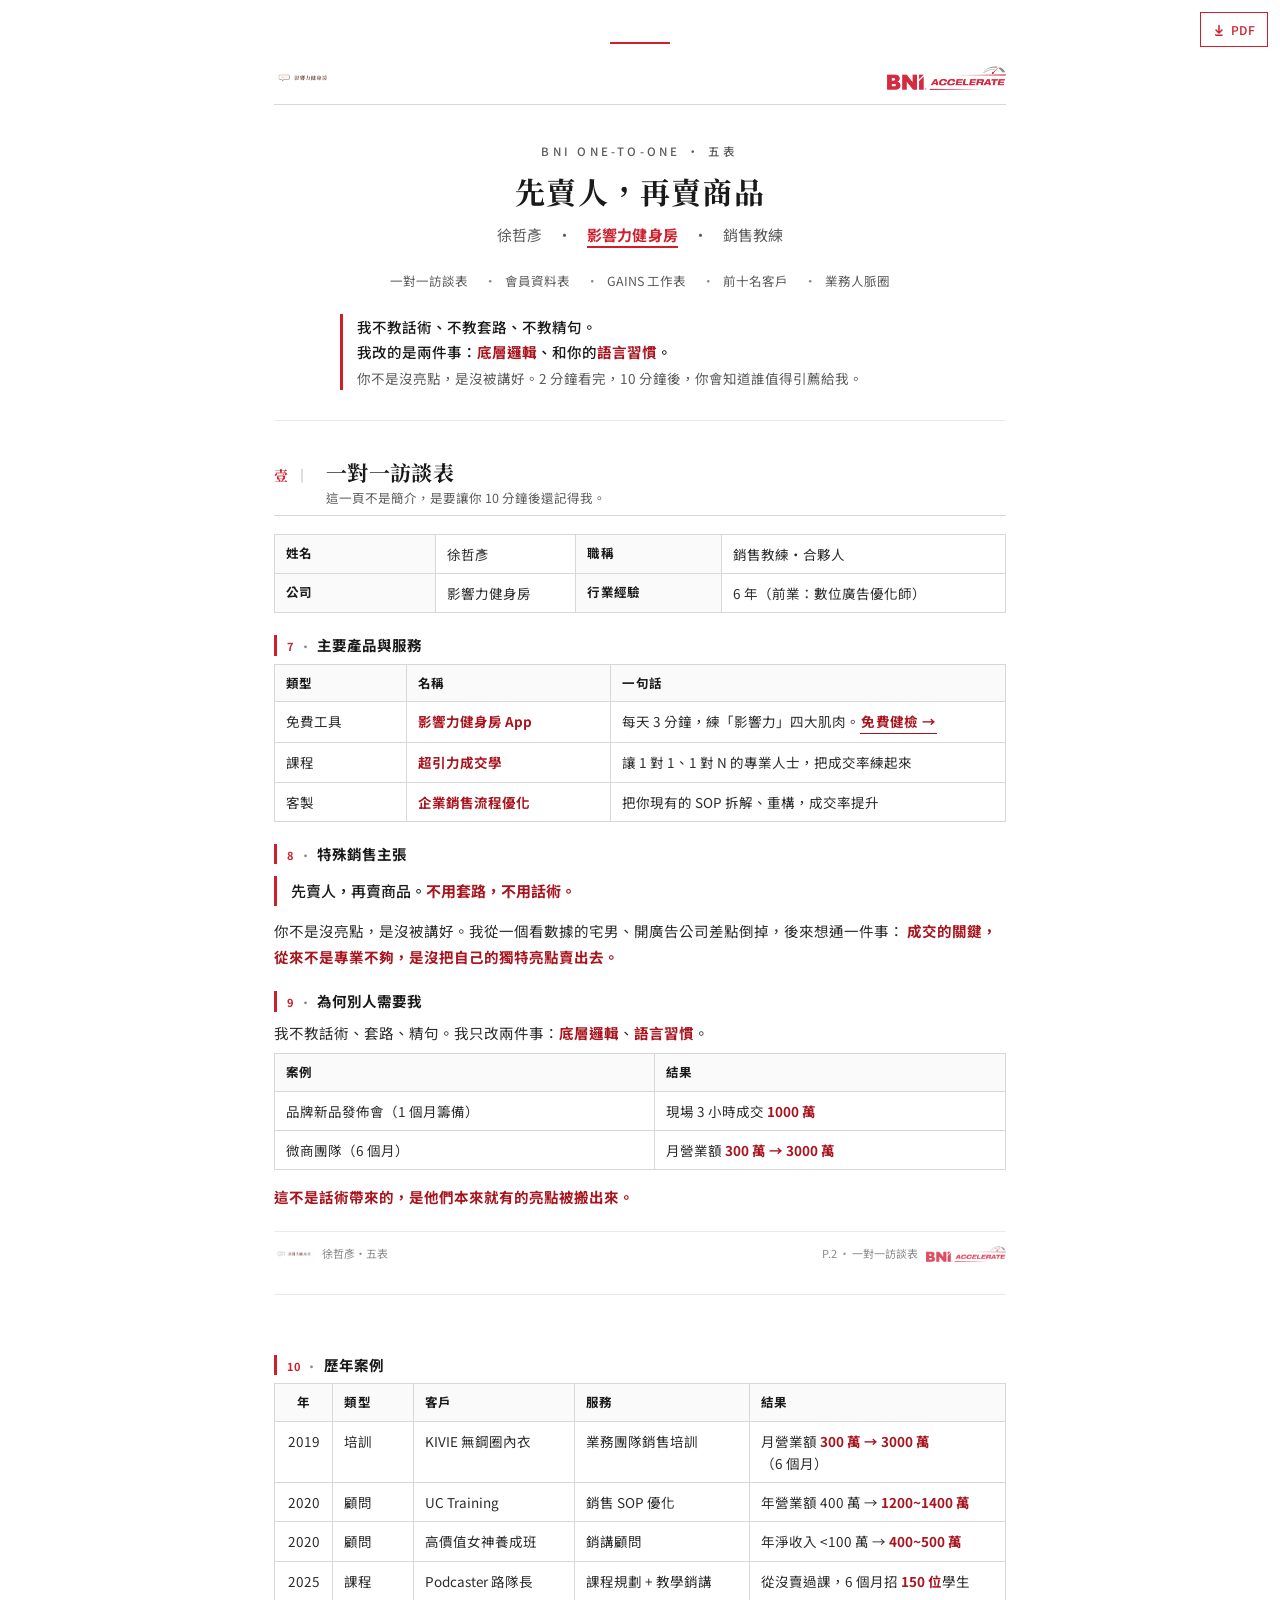
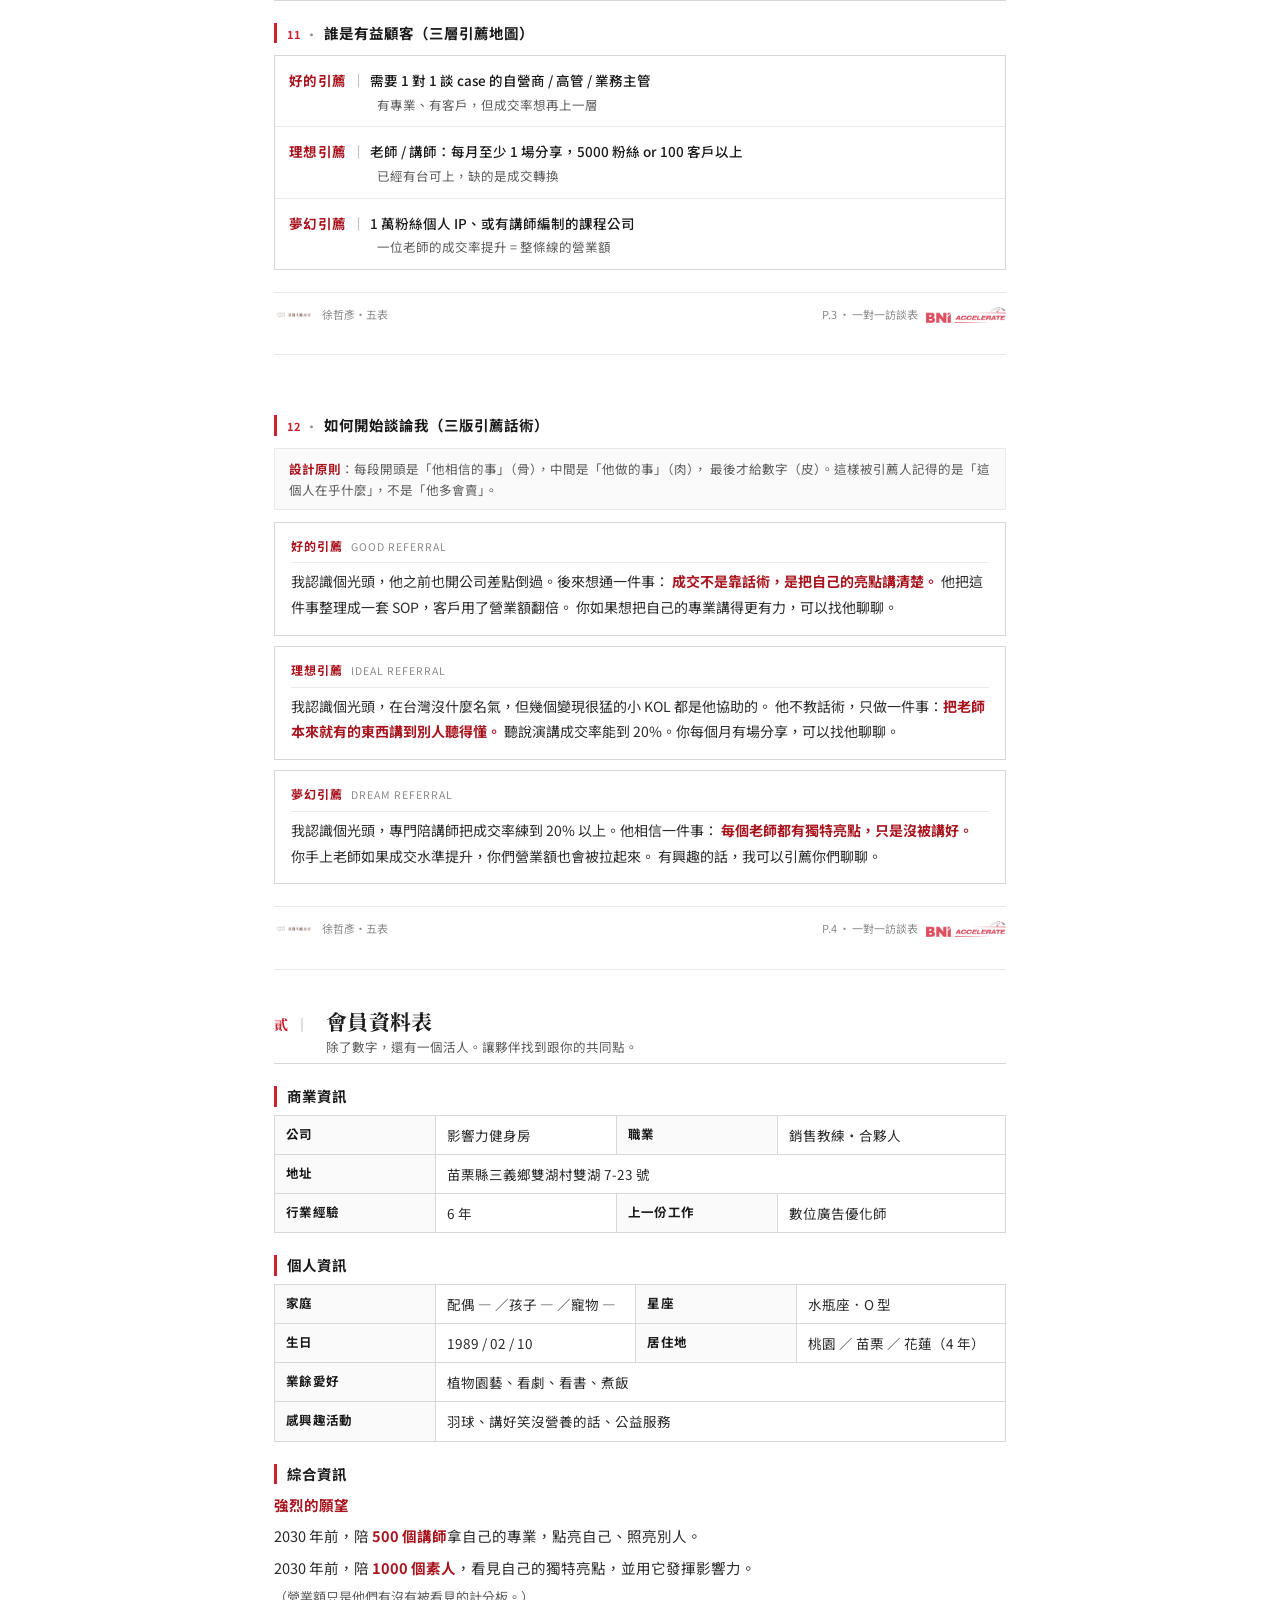
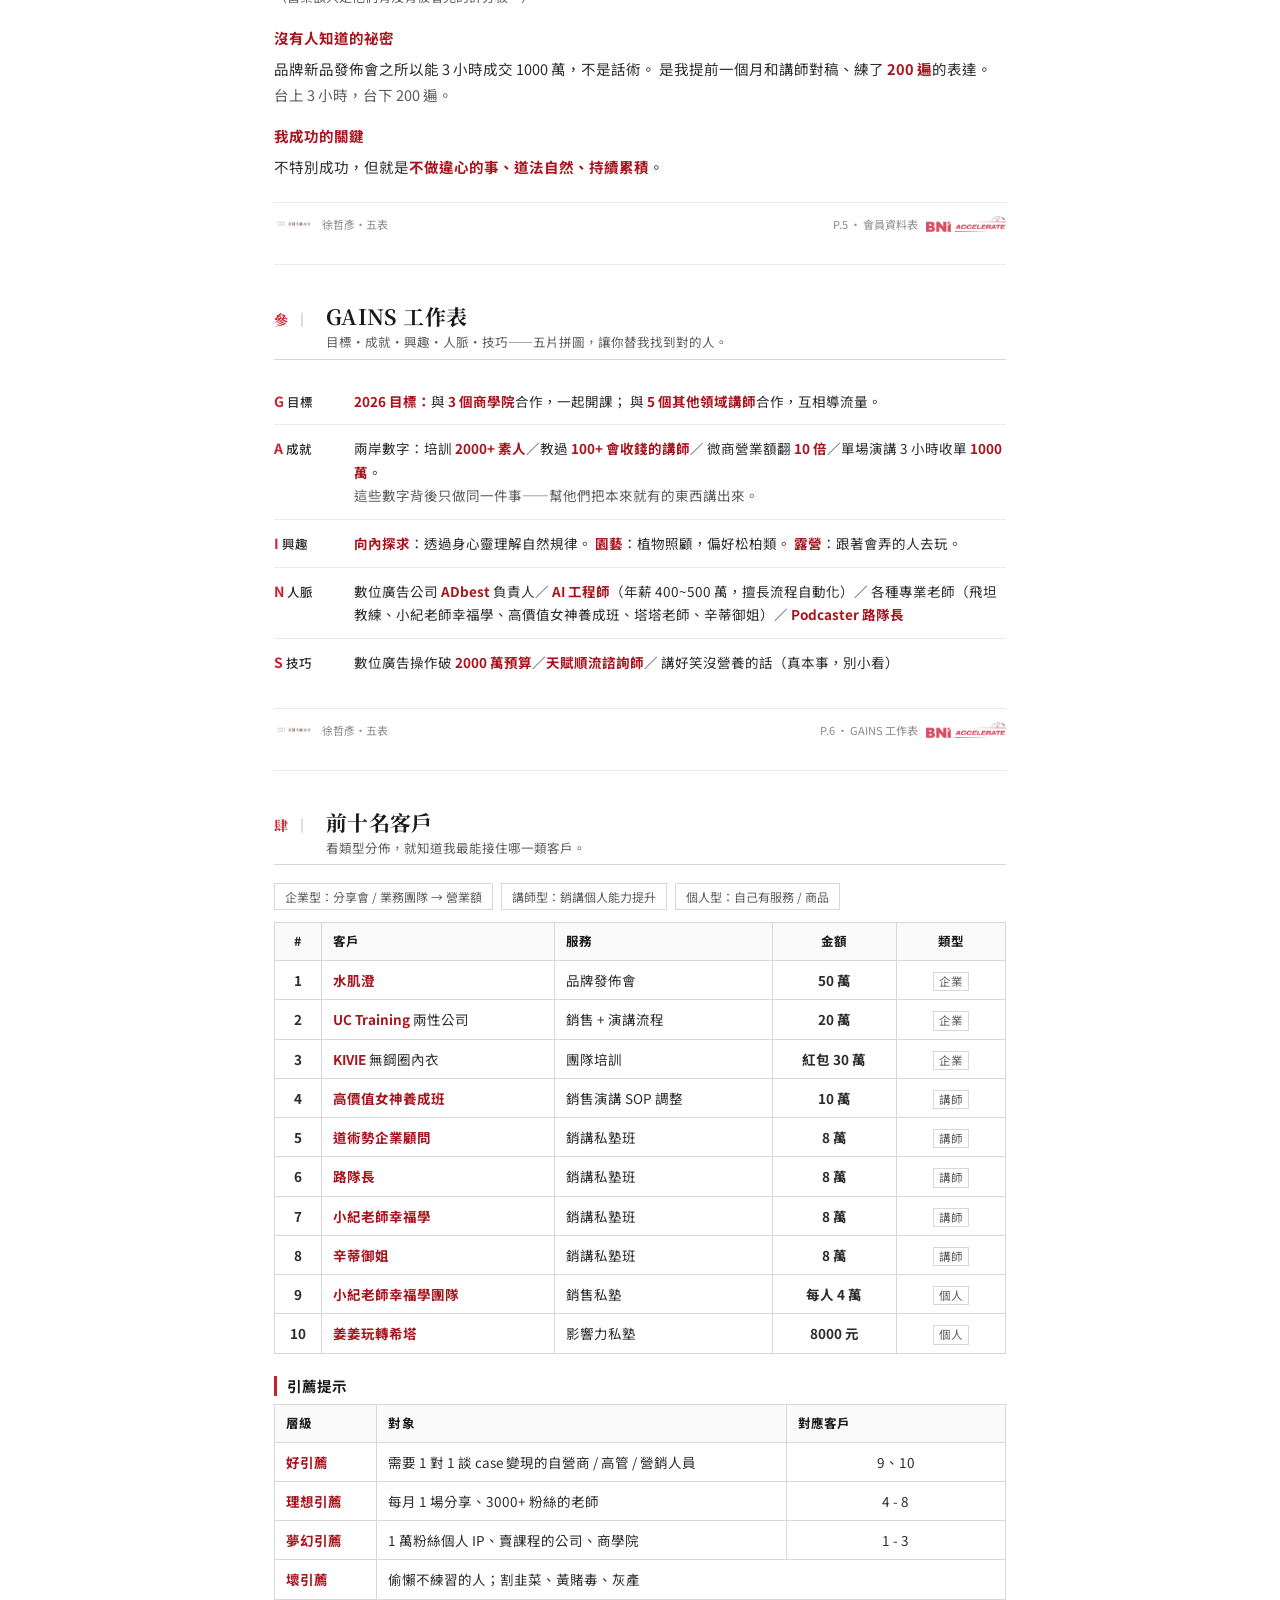
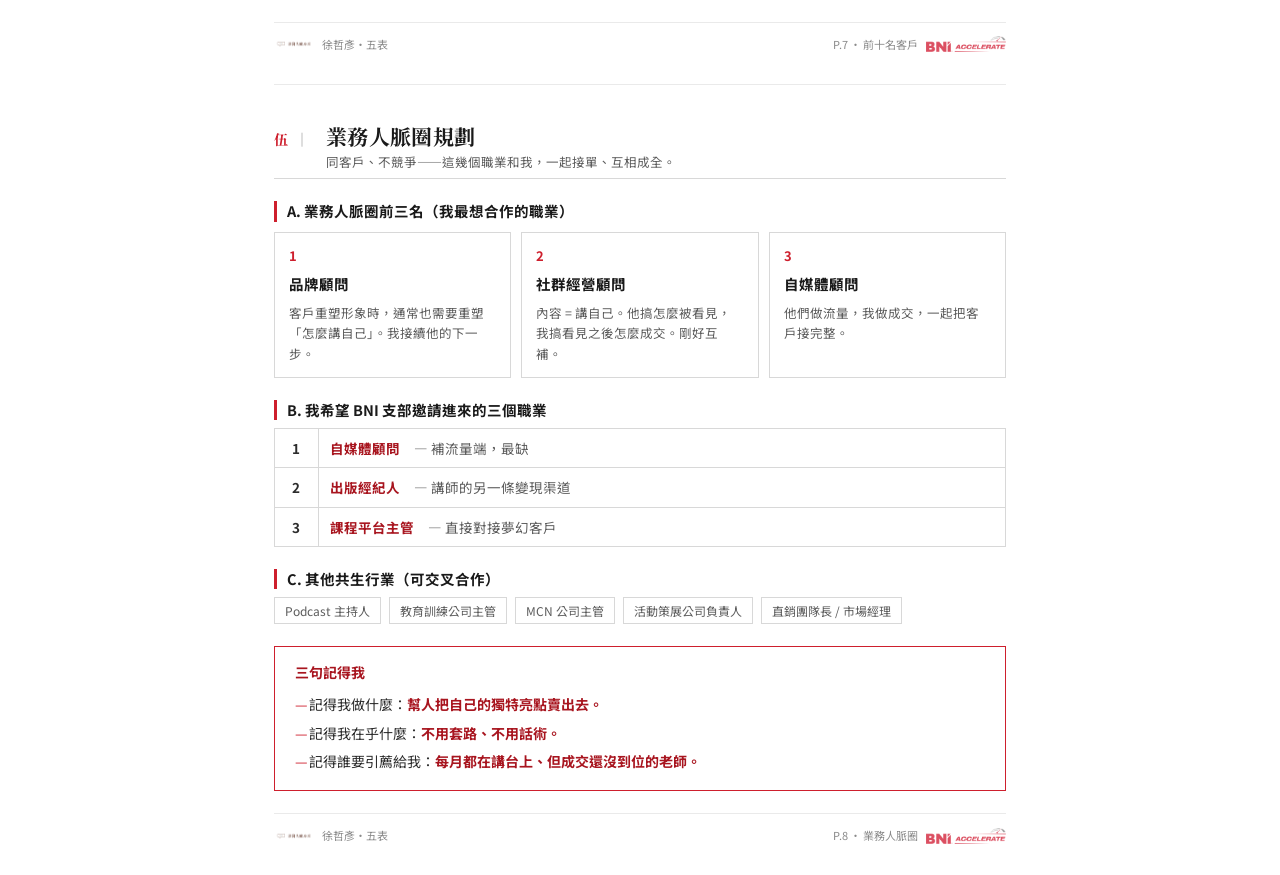
==== commit 03bae041: "五表封面 brand-link 跳色：灰字點線 → 紅字粗底線 Co-Authored-By: Claude Opus 4.7 (1M context) <noreply@anthropic.com>" ====
--- a/121/index.html
+++ b/121/index.html
@@ -131,9 +131,10 @@
      border-bottom:1px solid var(--bni-d);padding:0 1px 1px;letter-spacing:.02em;
      transition:background .12s,color .12s;}
 .cta:hover{background:var(--bni-d);color:#fff;border-bottom-color:var(--bni-d);}
-.brand-link{color:inherit;text-decoration:none;border-bottom:1px dotted var(--faint);
-     padding-bottom:1px;transition:color .12s,border-color .12s;}
-.brand-link:hover{color:var(--bni-d);border-bottom-color:var(--bni-d);border-bottom-style:solid;}
+.brand-link{color:var(--bni);font-weight:700;text-decoration:none;
+     border-bottom:2px solid var(--bni);padding-bottom:1px;letter-spacing:.02em;
+     transition:background .12s,color .12s;}
+.brand-link:hover{background:var(--bni);color:#fff;}
 
 /* ── 客戶類型 chips ───────────────────────────────── */
 .chips{display:flex;gap:8px;flex-wrap:wrap;font-size:12px;margin:8px 0 12px;}
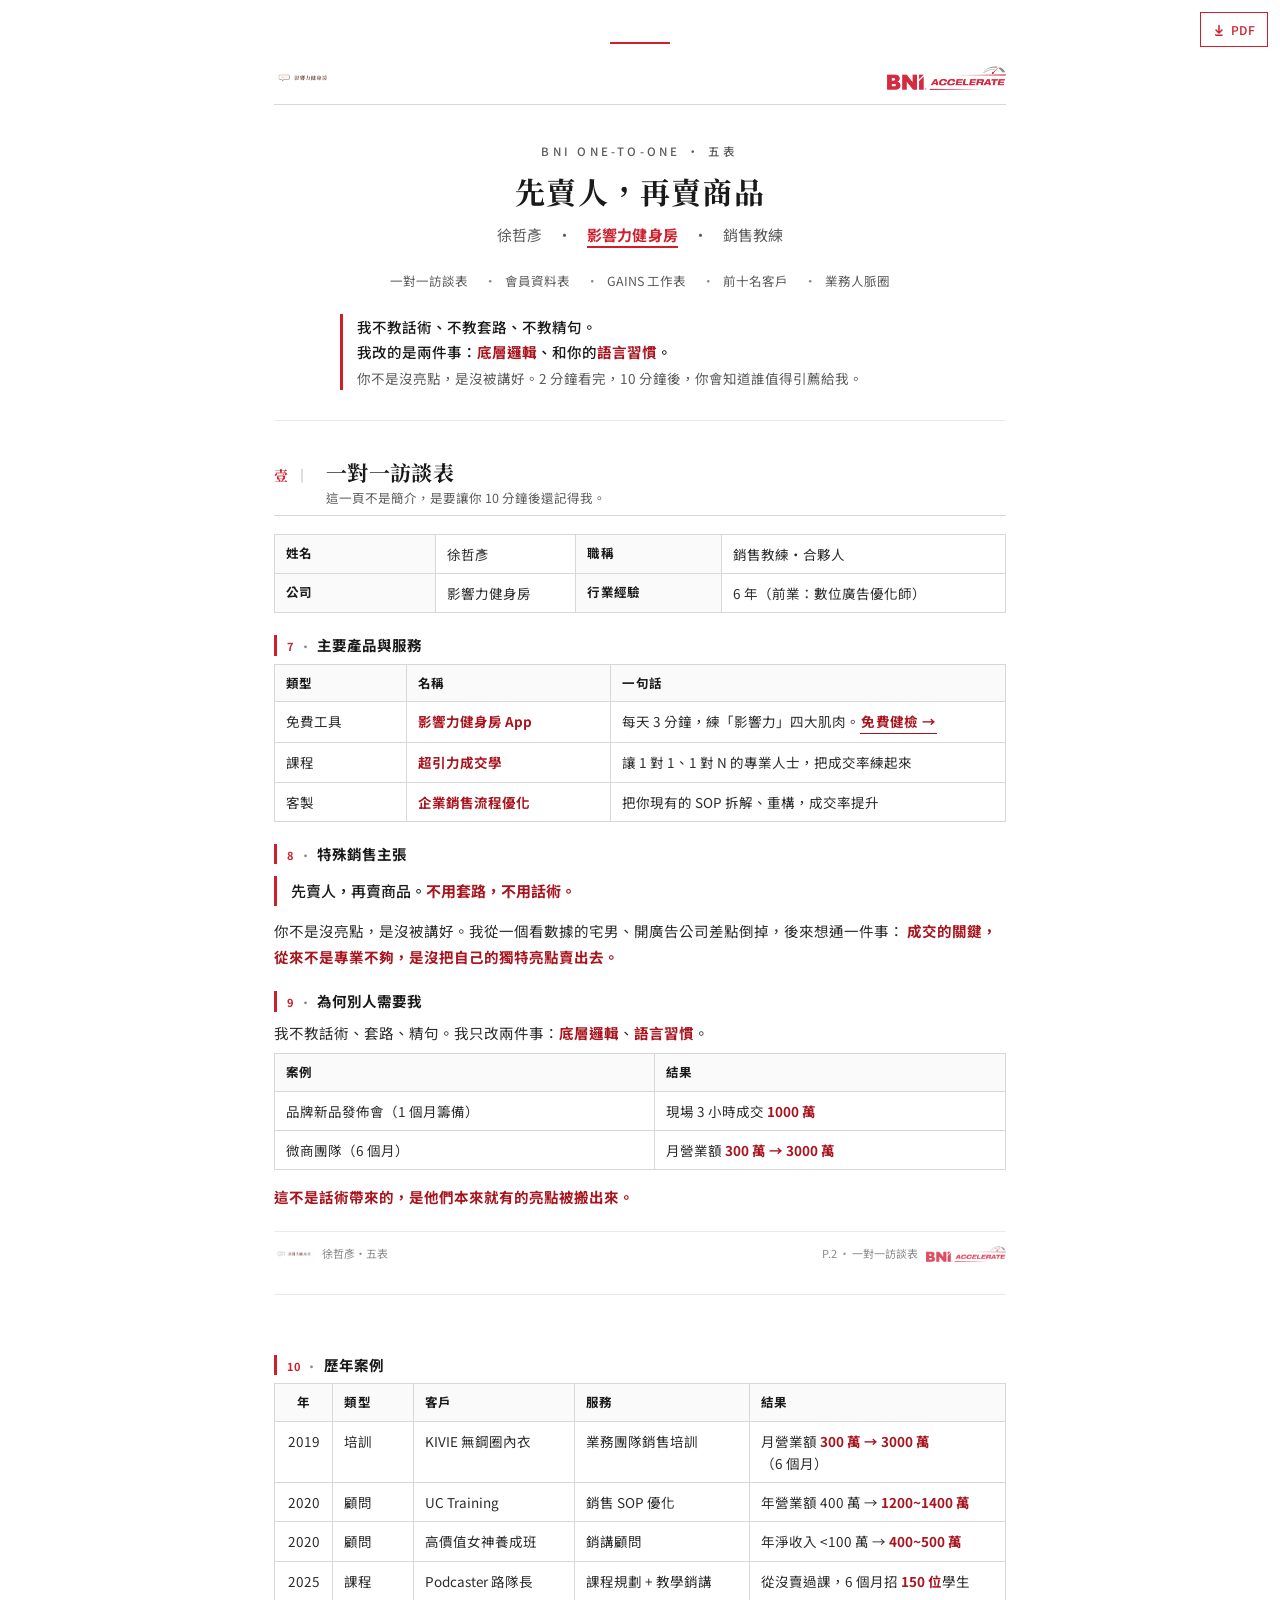
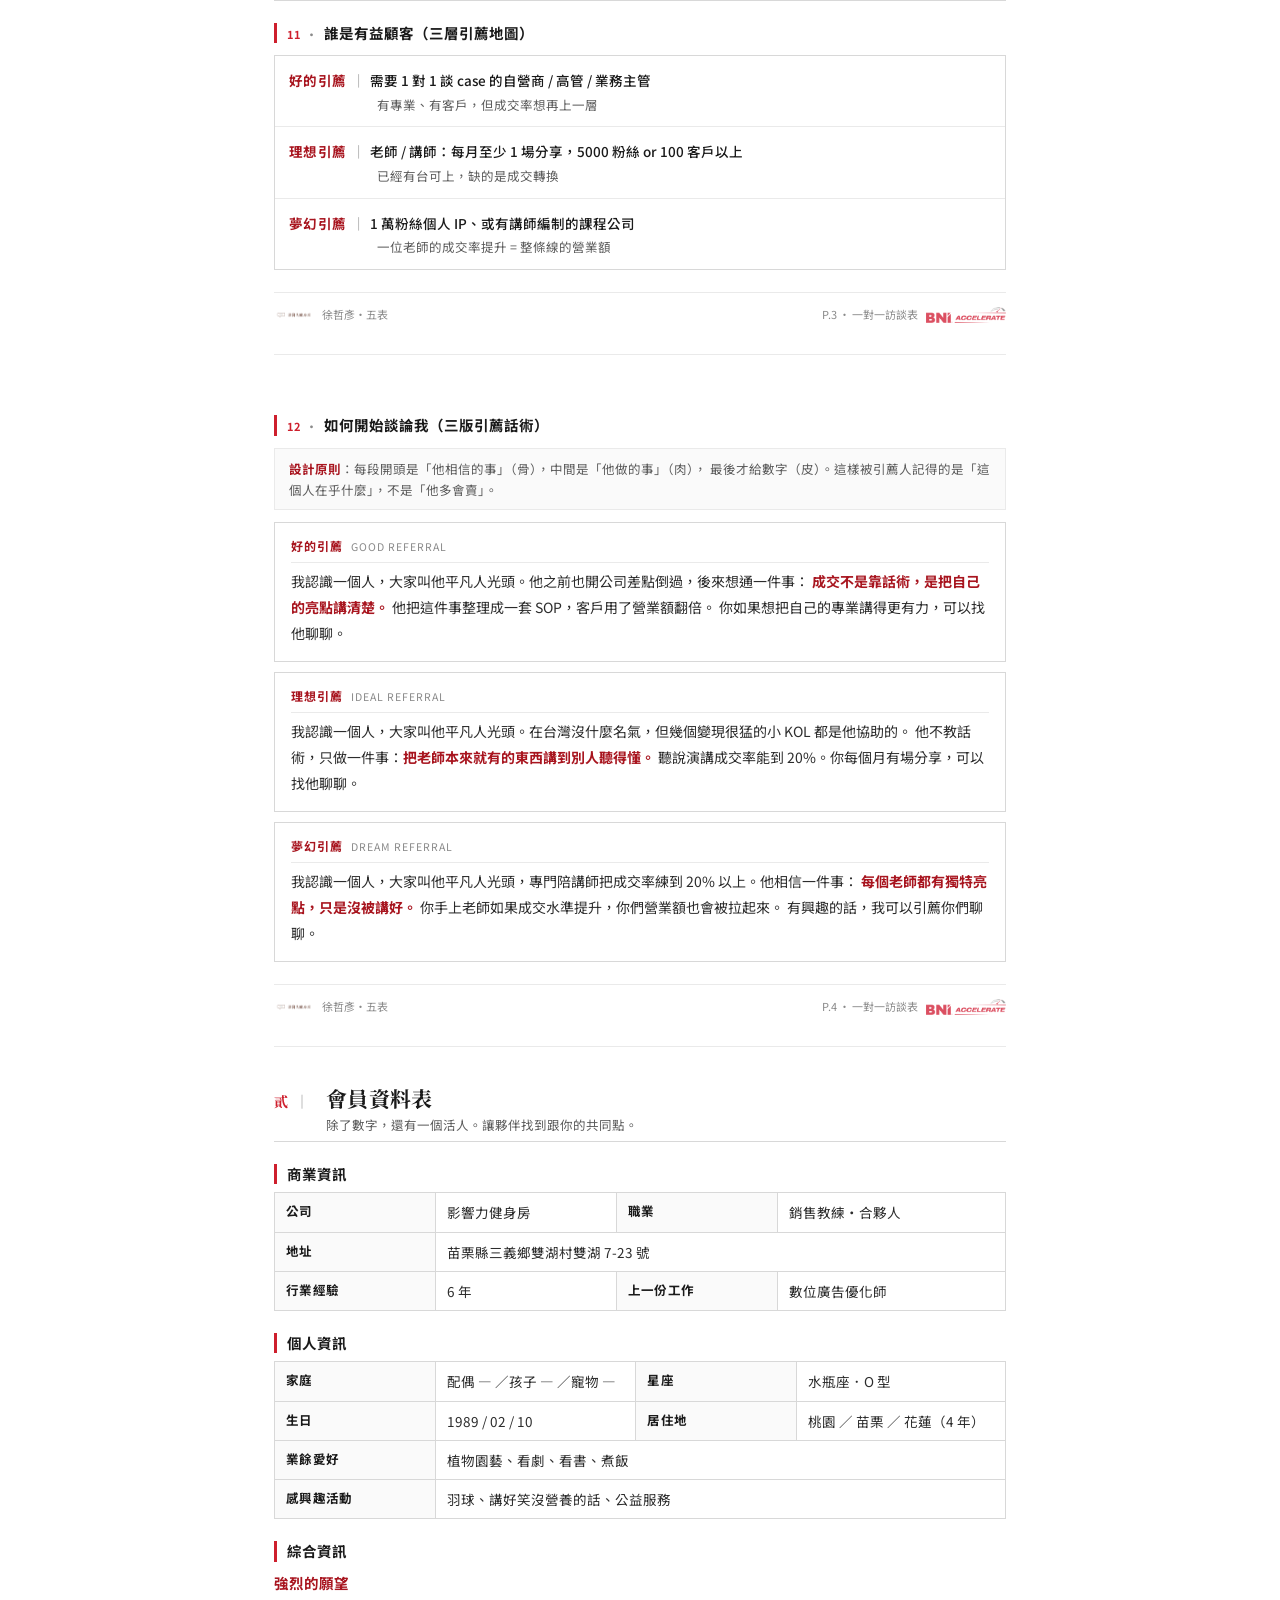
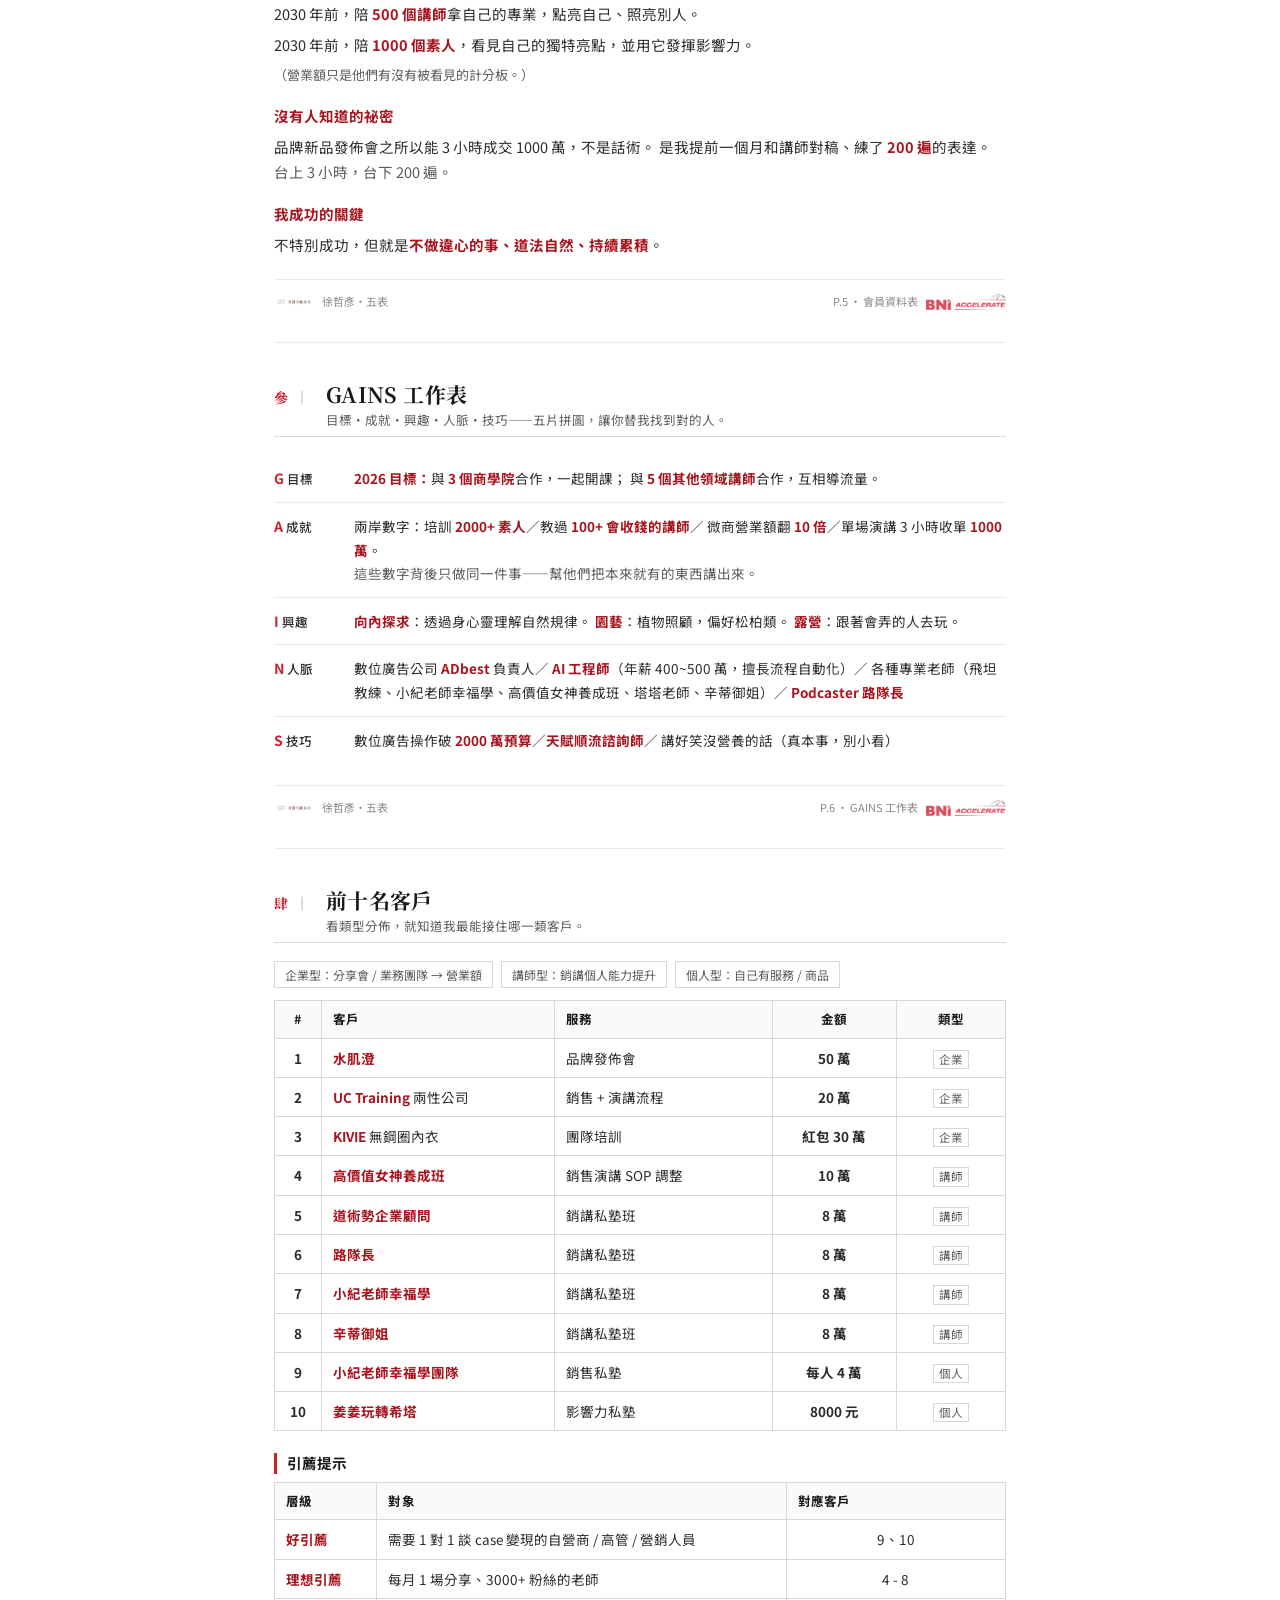
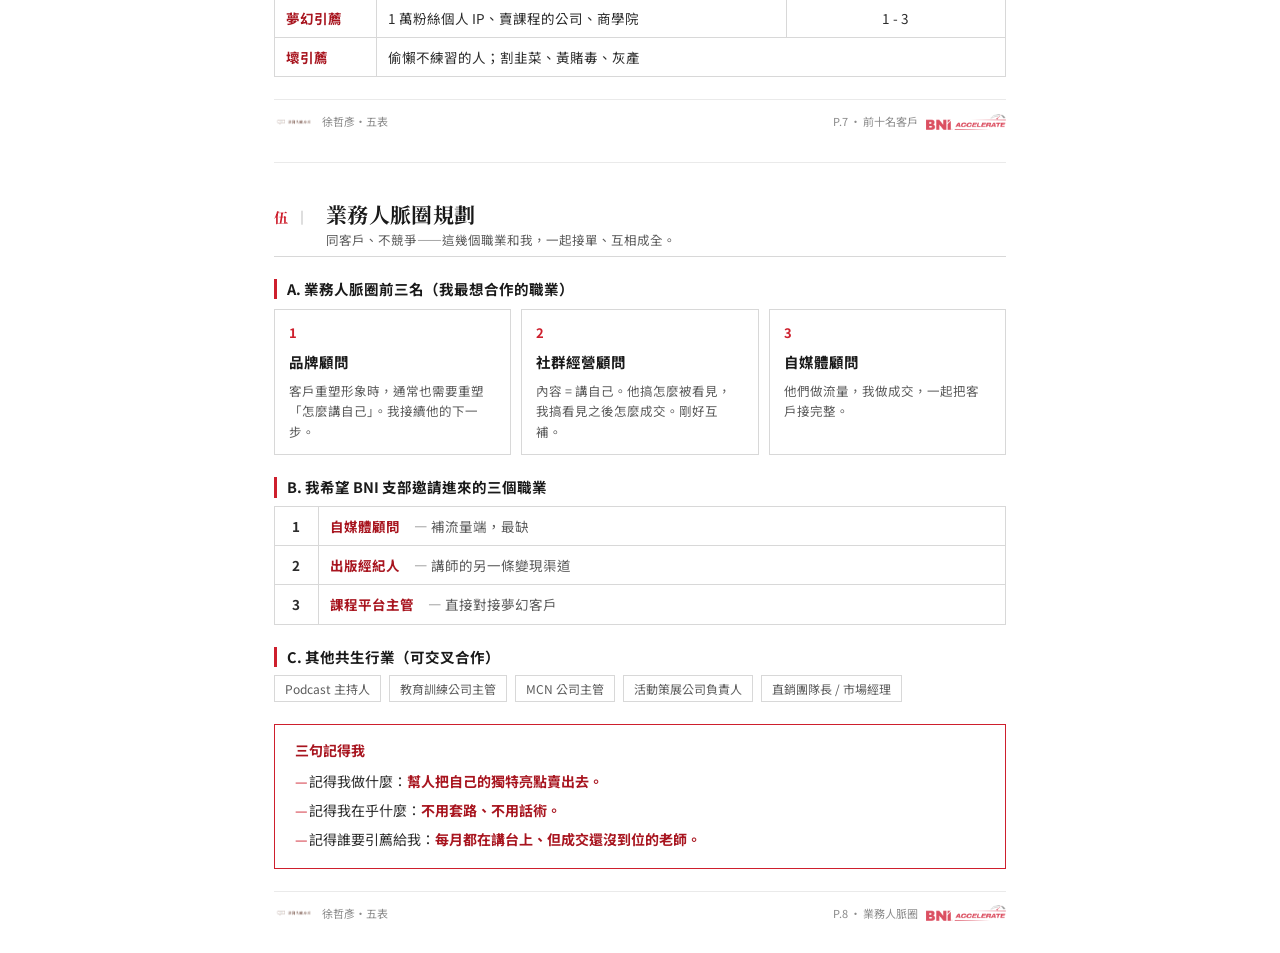
==== commit f49cbb31: "五表重出：三段引薦話術改寫整句帶入平凡人光頭" ====
--- a/121/index.html
+++ b/121/index.html
@@ -324,7 +324,7 @@
     <div class="script">
       <span class="lv">好的引薦<span class="en">GOOD REFERRAL</span></span>
       <div class="body">
-        我認識個光頭，他之前也開公司差點倒過。後來想通一件事：
+        我認識一個人，大家叫他平凡人光頭。他之前也開公司差點倒過，後來想通一件事：
         <b>成交不是靠話術，是把自己的亮點講清楚。</b>
         他把這件事整理成一套 SOP，客戶用了營業額翻倍。
         你如果想把自己的專業講得更有力，可以找他聊聊。</div>
@@ -332,14 +332,14 @@
     <div class="script">
       <span class="lv">理想引薦<span class="en">IDEAL REFERRAL</span></span>
       <div class="body">
-        我認識個光頭，在台灣沒什麼名氣，但幾個變現很猛的小 KOL 都是他協助的。
+        我認識一個人，大家叫他平凡人光頭。在台灣沒什麼名氣，但幾個變現很猛的小 KOL 都是他協助的。
         他不教話術，只做一件事：<b>把老師本來就有的東西講到別人聽得懂。</b>
         聽說演講成交率能到 20%。你每個月有場分享，可以找他聊聊。</div>
     </div>
     <div class="script">
       <span class="lv">夢幻引薦<span class="en">DREAM REFERRAL</span></span>
       <div class="body">
-        我認識個光頭，專門陪講師把成交率練到 20% 以上。他相信一件事：
+        我認識一個人，大家叫他平凡人光頭，專門陪講師把成交率練到 20% 以上。他相信一件事：
         <b>每個老師都有獨特亮點，只是沒被講好。</b>
         你手上老師如果成交水準提升，你們營業額也會被拉起來。
         有興趣的話，我可以引薦你們聊聊。</div>
